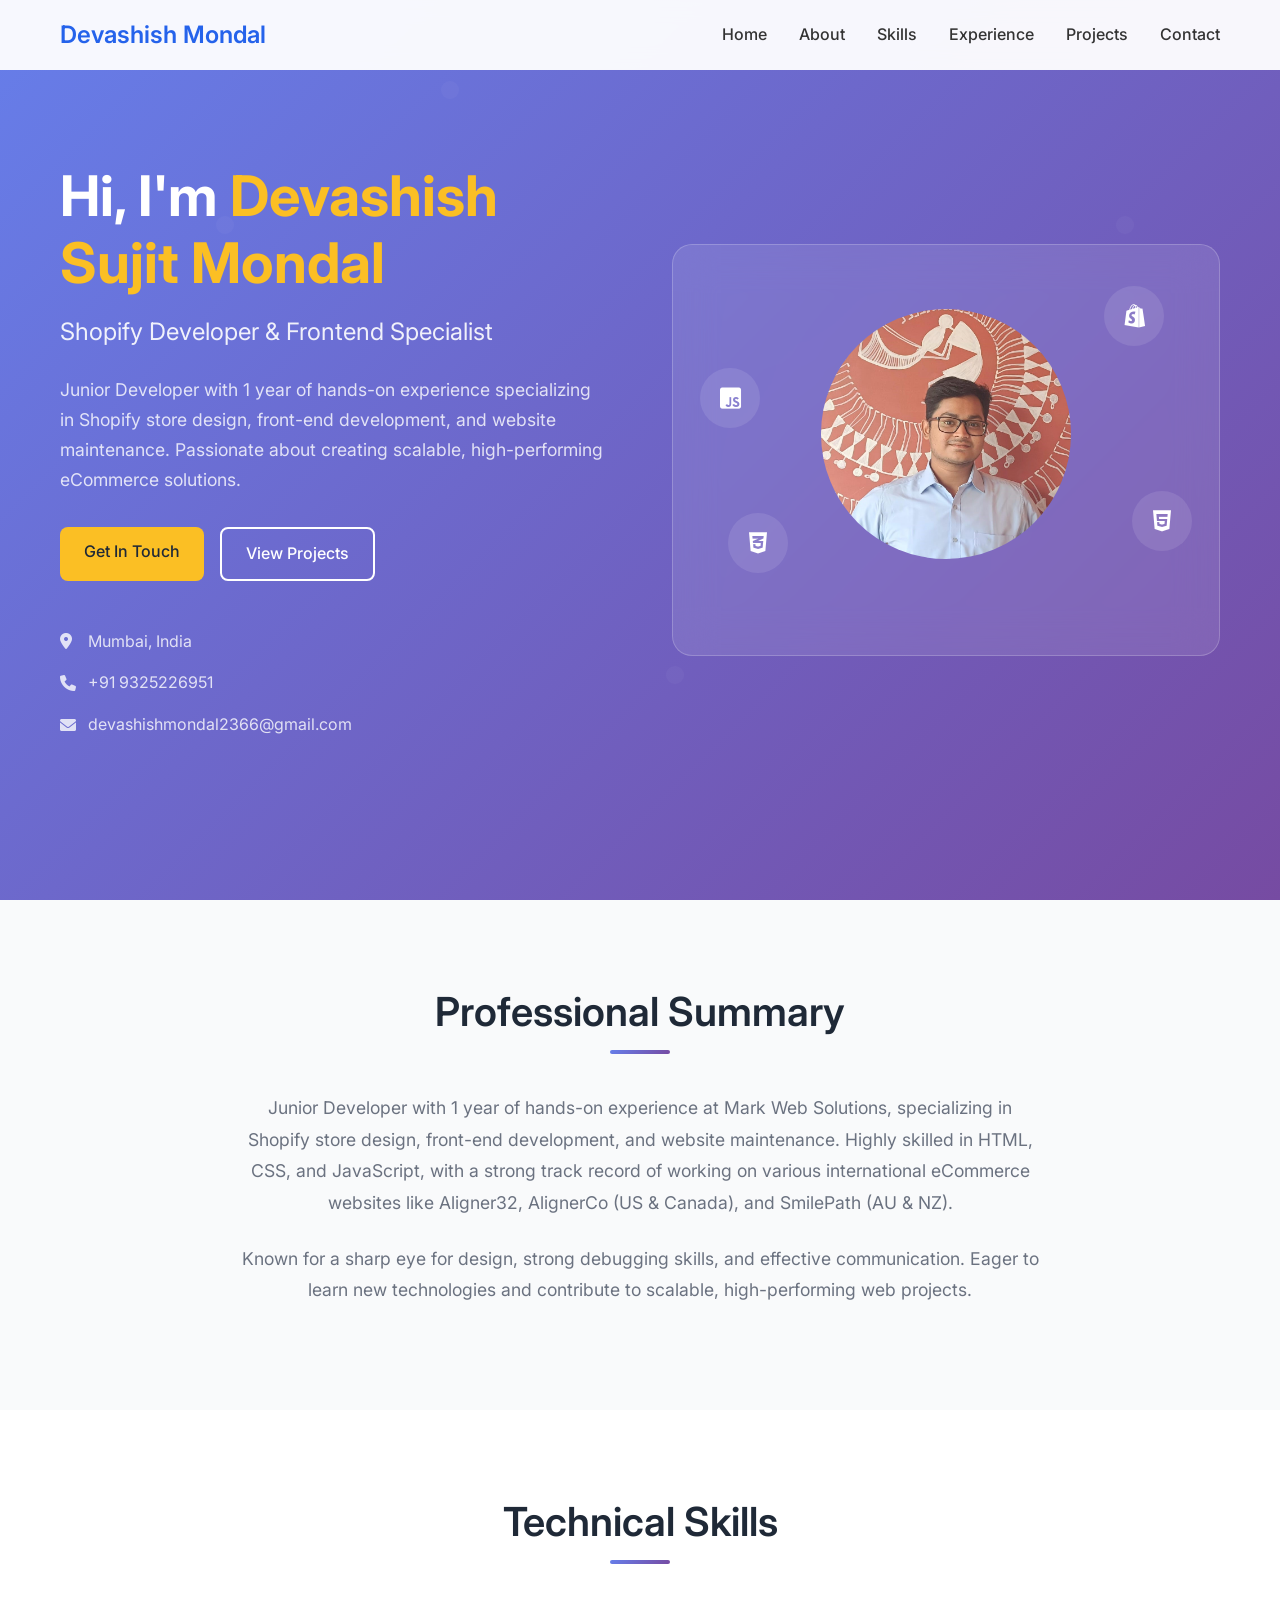
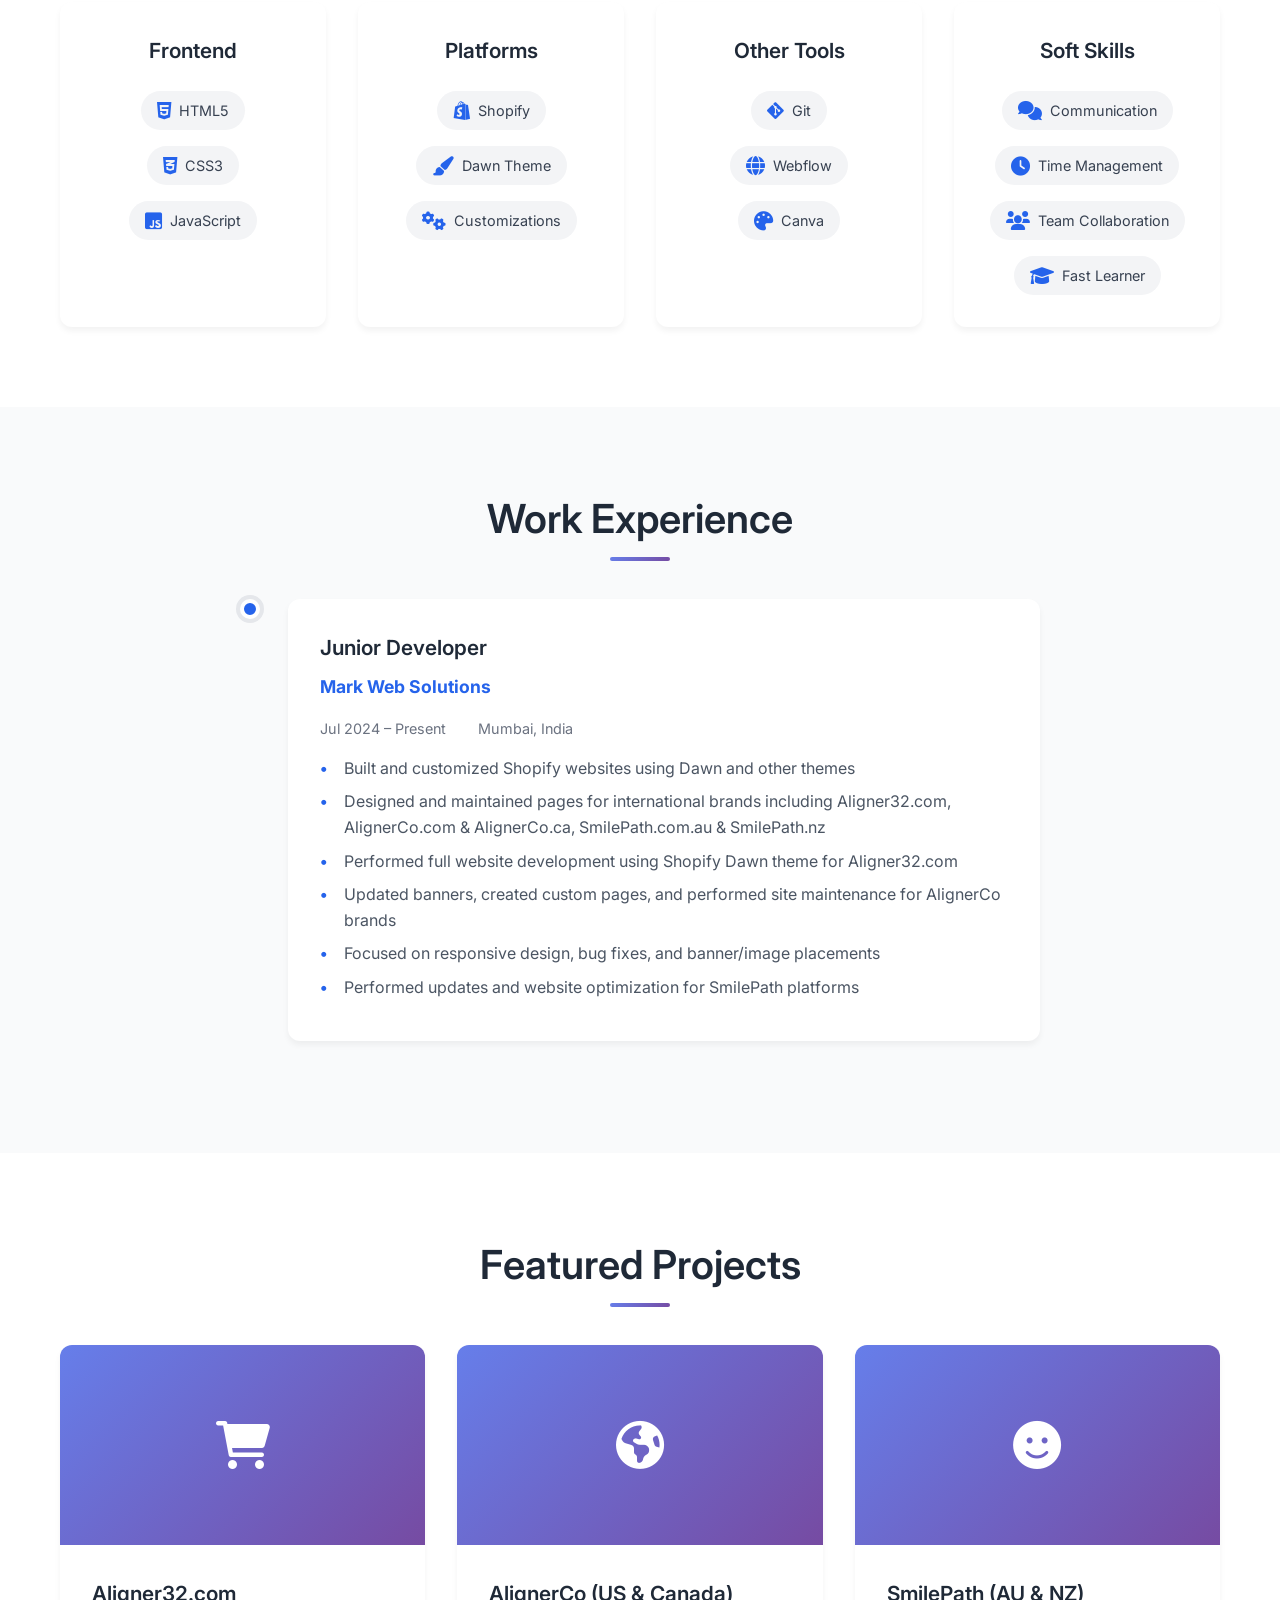
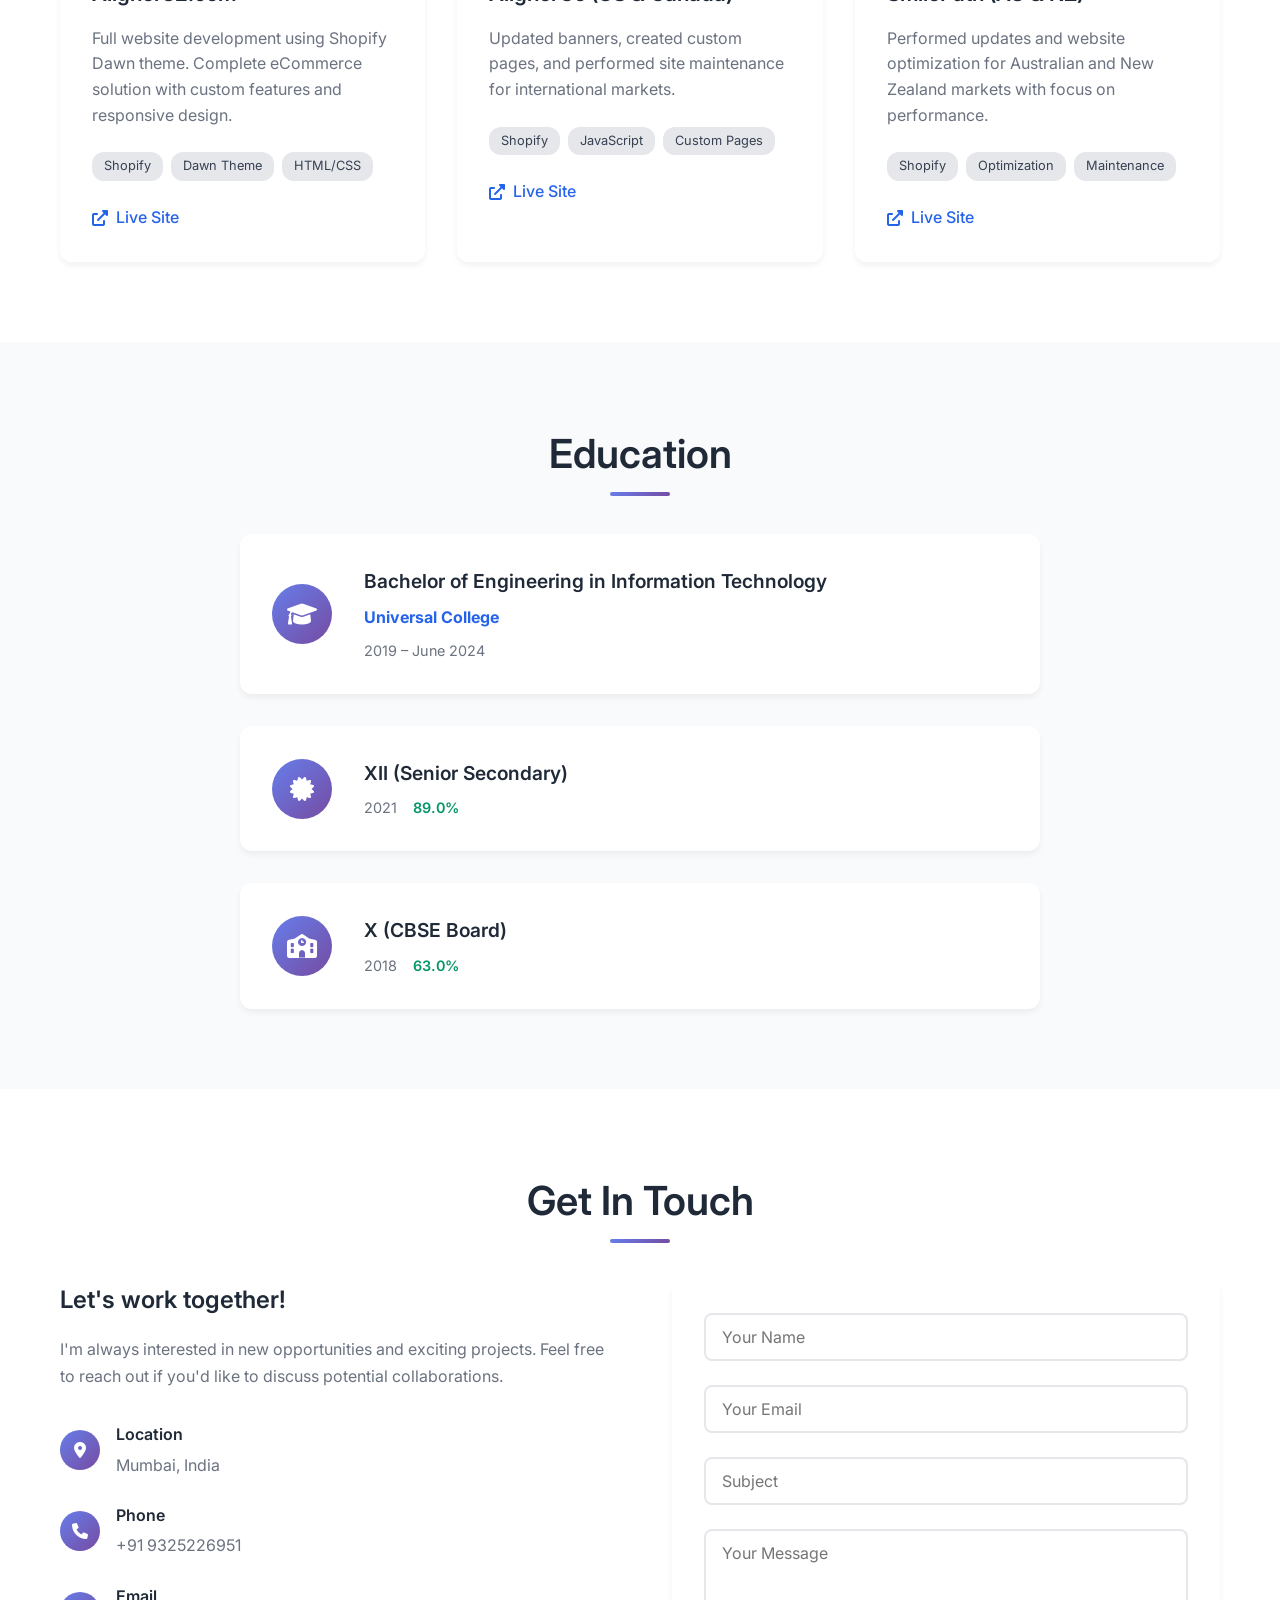
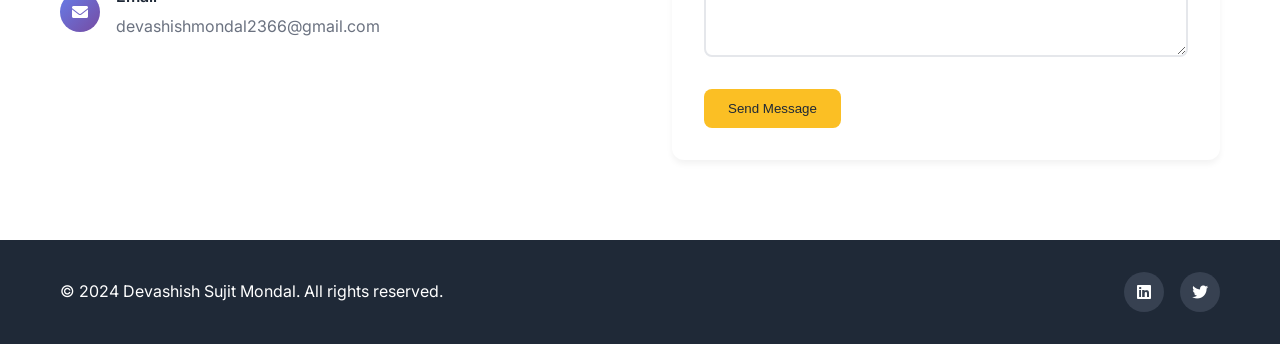
==== index.html @ 9d54ff92 "Add files via upload" ====
<!DOCTYPE html>
<html lang="en">
<head>
    <meta charset="UTF-8">
    <meta name="viewport" content="width=device-width, initial-scale=1.0">
    <title>Devashish Sujit Mondal - Shopify Developer</title>
    <link rel="stylesheet" href="style.css">
    <link href="https://fonts.googleapis.com/css2?family=Inter:wght@300;400;500;600;700&display=swap" rel="stylesheet">
    <link rel="stylesheet" href="https://cdnjs.cloudflare.com/ajax/libs/font-awesome/6.0.0/css/all.min.css">
</head>
<body>
    <!-- Navigation -->
    <nav class="navbar">
        <div class="nav-container">
            <div class="nav-logo">
                <h2>Devashish Mondal</h2>
            </div>
            <ul class="nav-menu">
                <li class="nav-item">
                    <a href="#home" class="nav-link">Home</a>
                </li>
                <li class="nav-item">
                    <a href="#about" class="nav-link">About</a>
                </li>
                <li class="nav-item">
                    <a href="#skills" class="nav-link">Skills</a>
                </li>
                <li class="nav-item">
                    <a href="#experience" class="nav-link">Experience</a>
                </li>
                <li class="nav-item">
                    <a href="#projects" class="nav-link">Projects</a>
                </li>
                <li class="nav-item">
                    <a href="#contact" class="nav-link">Contact</a>
                </li>
            </ul>
            <div class="hamburger">
                <span class="bar"></span>
                <span class="bar"></span>
                <span class="bar"></span>
            </div>
        </div>
    </nav>

    <!-- Hero Section -->
    <section id="home" class="hero">
        <div class="hero-container">
            <div class="hero-content">
                <h1 class="hero-title">
                    Hi, I'm <span class="highlight">Devashish Sujit Mondal</span>
                </h1>
                <h2 class="hero-subtitle">Shopify Developer & Frontend Specialist</h2>
                <p class="hero-description">
                    Junior Developer with 1 year of hands-on experience specializing in Shopify store design, 
                    front-end development, and website maintenance. Passionate about creating scalable, 
                    high-performing eCommerce solutions.
                </p>
                <div class="hero-buttons">
                    <a href="#contact" class="btn btn-primary">Get In Touch</a>
                    <a href="#projects" class="btn btn-secondary">View Projects</a>
                </div>
                <div class="hero-contact">
                    <div class="contact-item">
                        <i class="fas fa-map-marker-alt"></i>
                        <span>Mumbai, India</span>
                    </div>
                    <div class="contact-item">
                        <i class="fas fa-phone"></i>
                        <span>+91 9325226951</span>
                    </div>
                    <div class="contact-item">
                        <i class="fas fa-envelope"></i>
                        <span>devashishmondal2366@gmail.com</span>
                    </div>
                </div>
            </div>
            <div class="hero-image">
                <div class="profile-card">
                    <div class="profile-avatar">
                        <img src="Photo\Devashish.jpg">
                    </div>
                    <div class="floating-elements">
                        <div class="floating-element shopify">
                            <i class="fab fa-shopify"></i>
                        </div>
                        <div class="floating-element html">
                            <i class="fab fa-html5"></i>
                        </div>
                        <div class="floating-element css">
                            <i class="fab fa-css3-alt"></i>
                        </div>
                        <div class="floating-element js">
                            <i class="fab fa-js-square"></i>
                        </div>
                    </div>
                </div>
            </div>
        </div>
    </section>

    <!-- About Section -->
    <section id="about" class="about">
        <div class="container">
            <h2 class="section-title">Professional Summary</h2>
            <div class="about-content">
                <p>
                    Junior Developer with 1 year of hands-on experience at Mark Web Solutions, specializing in 
                    Shopify store design, front-end development, and website maintenance. Highly skilled in HTML, 
                    CSS, and JavaScript, with a strong track record of working on various international eCommerce 
                    websites like Aligner32, AlignerCo (US & Canada), and SmilePath (AU & NZ).
                </p>
                <p>
                    Known for a sharp eye for design, strong debugging skills, and effective communication. 
                    Eager to learn new technologies and contribute to scalable, high-performing web projects.
                </p>
            </div>
        </div>
    </section>

    <!-- Skills Section -->
    <section id="skills" class="skills">
        <div class="container">
            <h2 class="section-title">Technical Skills</h2>
            <div class="skills-grid">
                <div class="skill-category">
                    <h3>Frontend</h3>
                    <div class="skill-items">
                        <div class="skill-item">
                            <i class="fab fa-html5"></i>
                            <span>HTML5</span>
                        </div>
                        <div class="skill-item">
                            <i class="fab fa-css3-alt"></i>
                            <span>CSS3</span>
                        </div>
                        <div class="skill-item">
                            <i class="fab fa-js-square"></i>
                            <span>JavaScript</span>
                        </div>
                    </div>
                </div>
                <div class="skill-category">
                    <h3>Platforms</h3>
                    <div class="skill-items">
                        <div class="skill-item">
                            <i class="fab fa-shopify"></i>
                            <span>Shopify</span>
                        </div>
                        <div class="skill-item">
                            <i class="fas fa-paint-brush"></i>
                            <span>Dawn Theme</span>
                        </div>
                        <div class="skill-item">
                            <i class="fas fa-cogs"></i>
                            <span>Customizations</span>
                        </div>
                    </div>
                </div>
                <div class="skill-category">
                    <h3>Other Tools</h3>
                    <div class="skill-items">
                        <div class="skill-item">
                            <i class="fab fa-git-alt"></i>
                            <span>Git</span>
                        </div>
                        <div class="skill-item">
                            <i class="fas fa-globe"></i>
                            <span>Webflow</span>
                        </div>
                        <div class="skill-item">
                            <i class="fas fa-palette"></i>
                            <span>Canva</span>
                        </div>
                    </div>
                </div>
                <div class="skill-category">
                    <h3>Soft Skills</h3>
                    <div class="skill-items">
                        <div class="skill-item">
                            <i class="fas fa-comments"></i>
                            <span>Communication</span>
                        </div>
                        <div class="skill-item">
                            <i class="fas fa-clock"></i>
                            <span>Time Management</span>
                        </div>
                        <div class="skill-item">
                            <i class="fas fa-users"></i>
                            <span>Team Collaboration</span>
                        </div>
                        <div class="skill-item">
                            <i class="fas fa-graduation-cap"></i>
                            <span>Fast Learner</span>
                        </div>
                    </div>
                </div>
            </div>
        </div>
    </section>

    <!-- Experience Section -->
    <section id="experience" class="experience">
        <div class="container">
            <h2 class="section-title">Work Experience</h2>
            <div class="experience-timeline">
                <div class="timeline-item">
                    <div class="timeline-dot"></div>
                    <div class="timeline-content">
                        <h3>Junior Developer</h3>
                        <h4>Mark Web Solutions</h4>
                        <div class="timeline-meta">
                            <span class="date">Jul 2024 – Present</span>
                            <span class="location">Mumbai, India</span>
                        </div>
                        <ul class="timeline-description">
                            <li>Built and customized Shopify websites using Dawn and other themes</li>
                            <li>Designed and maintained pages for international brands including Aligner32.com, AlignerCo.com & AlignerCo.ca, SmilePath.com.au & SmilePath.nz</li>
                            <li>Performed full website development using Shopify Dawn theme for Aligner32.com</li>
                            <li>Updated banners, created custom pages, and performed site maintenance for AlignerCo brands</li>
                            <li>Focused on responsive design, bug fixes, and banner/image placements</li>
                            <li>Performed updates and website optimization for SmilePath platforms</li>
                        </ul>
                    </div>
                </div>
            </div>
        </div>
    </section>

    <!-- Projects Section -->
    <section id="projects" class="projects">
        <div class="container">
            <h2 class="section-title">Featured Projects</h2>
            <div class="projects-grid">
                <div class="project-card">
                    <div class="project-image">
                        <i class="fas fa-shopping-cart"></i>
                    </div>
                    <div class="project-content">
                        <h3>Aligner32.com</h3>
                        <p>Full website development using Shopify Dawn theme. Complete eCommerce solution with custom features and responsive design.</p>
                        <div class="project-tech">
                            <span class="tech-tag">Shopify</span>
                            <span class="tech-tag">Dawn Theme</span>
                            <span class="tech-tag">HTML/CSS</span>
                        </div>
                        <div class="project-links">
                            <a href="#" class="project-link">
                                <i class="fas fa-external-link-alt"></i>
                                Live Site
                            </a>
                        </div>
                    </div>
                </div>
                <div class="project-card">
                    <div class="project-image">
                        <i class="fas fa-globe-americas"></i>
                    </div>
                    <div class="project-content">
                        <h3>AlignerCo (US & Canada)</h3>
                        <p>Updated banners, created custom pages, and performed site maintenance for international markets.</p>
                        <div class="project-tech">
                            <span class="tech-tag">Shopify</span>
                            <span class="tech-tag">JavaScript</span>
                            <span class="tech-tag">Custom Pages</span>
                        </div>
                        <div class="project-links">
                            <a href="#" class="project-link">
                                <i class="fas fa-external-link-alt"></i>
                                Live Site
                            </a>
                        </div>
                    </div>
                </div>
                <div class="project-card">
                    <div class="project-image">
                        <i class="fas fa-smile"></i>
                    </div>
                    <div class="project-content">
                        <h3>SmilePath (AU & NZ)</h3>
                        <p>Performed updates and website optimization for Australian and New Zealand markets with focus on performance.</p>
                        <div class="project-tech">
                            <span class="tech-tag">Shopify</span>
                            <span class="tech-tag">Optimization</span>
                            <span class="tech-tag">Maintenance</span>
                        </div>
                        <div class="project-links">
                            <a href="#" class="project-link">
                                <i class="fas fa-external-link-alt"></i>
                                Live Site
                            </a>
                        </div>
                    </div>
                </div>
            </div>
        </div>
    </section>

    <!-- Education Section -->
    <section id="education" class="education">
        <div class="container">
            <h2 class="section-title">Education</h2>
            <div class="education-grid">
                <div class="education-item">
                    <div class="education-icon">
                        <i class="fas fa-graduation-cap"></i>
                    </div>
                    <div class="education-content">
                        <h3>Bachelor of Engineering in Information Technology</h3>
                        <h4>Universal College</h4>
                        <div class="education-meta">
                            <span class="date">2019 – June 2024</span>
                        </div>
                    </div>
                </div>
                <div class="education-item">
                    <div class="education-icon">
                        <i class="fas fa-certificate"></i>
                    </div>
                    <div class="education-content">
                        <h3>XII (Senior Secondary)</h3>
                        <div class="education-meta">
                            <span class="date">2021</span>
                            <span class="grade">89.0%</span>
                        </div>
                    </div>
                </div>
                <div class="education-item">
                    <div class="education-icon">
                        <i class="fas fa-school"></i>
                    </div>
                    <div class="education-content">
                        <h3>X (CBSE Board)</h3>
                        <div class="education-meta">
                            <span class="date">2018</span>
                            <span class="grade">63.0%</span>
                        </div>
                    </div>
                </div>
            </div>
        </div>
    </section>

    <!-- Contact Section -->
    <section id="contact" class="contact">
        <div class="container">
            <h2 class="section-title">Get In Touch</h2>
            <div class="contact-content">
                <div class="contact-info">
                    <h3>Let's work together!</h3>
                    <p>I'm always interested in new opportunities and exciting projects. Feel free to reach out if you'd like to discuss potential collaborations.</p>
                    <div class="contact-details">
                        <div class="contact-detail">
                            <i class="fas fa-map-marker-alt"></i>
                            <div>
                                <h4>Location</h4>
                                <p>Mumbai, India</p>
                            </div>
                        </div>
                        <div class="contact-detail">
                            <i class="fas fa-phone"></i>
                            <div>
                                <h4>Phone</h4>
                                <p>+91 9325226951</p>
                            </div>
                        </div>
                        <div class="contact-detail">
                            <i class="fas fa-envelope"></i>
                            <div>
                                <h4>Email</h4>
                                <p>devashishmondal2366@gmail.com</p>
                            </div>
                        </div>
                    </div>
                </div>
                <div class="contact-form">
                    <form id="contactForm">
                        <div class="form-group">
                            <input type="text" id="name" name="name" placeholder="Your Name" required>
                        </div>
                        <div class="form-group">
                            <input type="email" id="email" name="email" placeholder="Your Email" required>
                        </div>
                        <div class="form-group">
                            <input type="text" id="subject" name="subject" placeholder="Subject" required>
                        </div>
                        <div class="form-group">
                            <textarea id="message" name="message" placeholder="Your Message" rows="5" required></textarea>
                        </div>
                        <button type="submit" class="btn btn-primary">Send Message</button>
                    </form>
                </div>
            </div>
        </div>
    </section>

    <!-- Footer -->
    <footer class="footer">
        <div class="container">
            <div class="footer-content">
                <p>&copy; 2024 Devashish Sujit Mondal. All rights reserved.</p>
                <div class="social-links">
                    <a href="https://www.linkedin.com/in/devashish-mondal-406a86211?lipi=urn%3Ali%3Apage%3Ad_flagship3_profile_view_base_contact_details%3BCXEmxdcMSOOc8w0BOWrHew%3D%3D" class="social-link">
                        <i class="fab fa-linkedin"></i>
                    </a>
                    <!-- <a href="#" class="social-link">
                        <i class="fab fa-github"></i>
                    </a> -->
                    <a href="https://x.com/DEVASHISHM18" class="social-link">
                        <i class="fab fa-twitter"></i>
                    </a>
                </div>
            </div>
        </div>
    </footer>

    <script src="script.js"></script>
</body>
</html>
---- style.css ----
/* Reset and Base Styles */
* {
    margin: 0;
    padding: 0;
    box-sizing: border-box;
}

body {
    font-family: 'Inter', sans-serif;
    line-height: 1.6;
    color: #333;
    overflow-x: hidden;
}

.container {
    max-width: 1200px;
    margin: 0 auto;
    padding: 0 20px;
}

/* Navigation */
.navbar {
    position: fixed;
    top: 0;
    width: 100%;
    background: rgba(255, 255, 255, 0.95);
    backdrop-filter: blur(10px);
    z-index: 1000;
    padding: 1rem 0;
    transition: all 0.3s ease;
}

.nav-container {
    max-width: 1200px;
    margin: 0 auto;
    padding: 0 20px;
    display: flex;
    justify-content: space-between;
    align-items: center;
}

.nav-logo h2 {
    color: #2563eb;
    font-weight: 600;
}

.nav-menu {
    display: flex;
    list-style: none;
    gap: 2rem;
}

.nav-link {
    text-decoration: none;
    color: #333;
    font-weight: 500;
    transition: color 0.3s ease;
    position: relative;
}

.nav-link:hover {
    color: #2563eb;
}

.nav-link::after {
    content: '';
    position: absolute;
    width: 0;
    height: 2px;
    bottom: -5px;
    left: 0;
    background-color: #2563eb;
    transition: width 0.3s ease;
}

.nav-link:hover::after {
    width: 100%;
}

.hamburger {
    display: none;
    flex-direction: column;
    cursor: pointer;
}

.bar {
    width: 25px;
    height: 3px;
    background-color: #333;
    margin: 3px 0;
    transition: 0.3s;
}

/* Hero Section */
.hero {
    min-height: 100vh;
    display: flex;
    align-items: center;
    background: linear-gradient(135deg, #667eea 0%, #764ba2 100%);
    color: white;
    position: relative;
    overflow: hidden;
}

.hero::before {
    content: '';
    position: absolute;
    top: 0;
    left: 0;
    right: 0;
    bottom: 0;
    background: url('data:image/svg+xml,<svg xmlns="http://www.w3.org/2000/svg" viewBox="0 0 100 100"><defs><pattern id="grain" width="100" height="100" patternUnits="userSpaceOnUse"><circle cx="25" cy="25" r="1" fill="white" opacity="0.1"/><circle cx="75" cy="75" r="1" fill="white" opacity="0.1"/><circle cx="50" cy="10" r="1" fill="white" opacity="0.1"/><circle cx="10" cy="60" r="1" fill="white" opacity="0.1"/><circle cx="90" cy="40" r="1" fill="white" opacity="0.1"/></pattern></defs><rect width="100" height="100" fill="url(%23grain)"/></svg>');
    opacity: 0.3;
}

.hero-container {
    max-width: 1200px;
    margin: 0 auto;
    padding: 0 20px;
    display: grid;
    grid-template-columns: 1fr 1fr;
    gap: 4rem;
    align-items: center;
    position: relative;
    z-index: 1;
}

.hero-title {
    font-size: 3.5rem;
    font-weight: 700;
    margin-bottom: 1rem;
    line-height: 1.2;
}

.highlight {
    color: #fbbf24;
}

.hero-subtitle {
    font-size: 1.5rem;
    font-weight: 400;
    margin-bottom: 1.5rem;
    opacity: 0.9;
}

.hero-description {
    font-size: 1.1rem;
    margin-bottom: 2rem;
    opacity: 0.8;
    line-height: 1.7;
}

.hero-buttons {
    display: flex;
    gap: 1rem;
    margin-bottom: 3rem;
}

.btn {
    padding: 12px 24px;
    border-radius: 8px;
    text-decoration: none;
    font-weight: 500;
    transition: all 0.3s ease;
    display: inline-block;
    border: none;
    cursor: pointer;
}

.btn-primary {
    background: #fbbf24;
    color: #1f2937;
}

.btn-primary:hover {
    background: #f59e0b;
    transform: translateY(-2px);
}

.btn-secondary {
    background: transparent;
    color: white;
    border: 2px solid white;
}

.btn-secondary:hover {
    background: white;
    color: #667eea;
}

.hero-contact {
    display: flex;
    flex-direction: column;
    gap: 1rem;
}

.contact-item {
    display: flex;
    align-items: center;
    gap: 0.5rem;
    opacity: 0.8;
}

.contact-item i {
    width: 20px;
}

/* Profile Card */
.profile-card {
    position: relative;
    background: rgba(255, 255, 255, 0.1);
    backdrop-filter: blur(20px);
    border-radius: 20px;
    padding: 4rem;
    text-align: center;
    border: 1px solid rgba(255, 255, 255, 0.2);
}

.profile-avatar {
    /* width: 150px;
    height: 150px; */
    /* background: linear-gradient(135deg, #fbbf24, #f59e0b); */
    border-radius: 50%;
    display: flex;
    align-items: center;
    justify-content: center;
    margin: 0 auto 2rem;
    font-size: 4rem;
    color: white;
}

.profile-avatar img {
  width: 250px;
  height: 250px;
  border-radius: 50%;
}

.floating-elements {
    position: absolute;
    top: 0;
    left: 0;
    right: 0;
    bottom: 0;
}

.floating-element {
    position: absolute;
    width: 60px;
    height: 60px;
    background: rgba(255, 255, 255, 0.1);
    border-radius: 50%;
    display: flex;
    align-items: center;
    justify-content: center;
    font-size: 1.5rem;
    color: white;
    animation: float 6s ease-in-out infinite;
}

.floating-element.shopify {
    top: 10%;
    right: 10%;
    animation-delay: 0s;
}

.floating-element.html {
    top: 60%;
    right: 5%;
    animation-delay: 1s;
}

.floating-element.css {
    bottom: 20%;
    left: 10%;
    animation-delay: 2s;
}

.floating-element.js {
    top: 30%;
    left: 5%;
    animation-delay: 3s;
}

@keyframes float {
    0%, 100% { transform: translateY(0px); }
    50% { transform: translateY(-20px); }
}

/* Section Styles */
section {
    padding: 5rem 0;
}

.section-title {
    text-align: center;
    font-size: 2.5rem;
    font-weight: 600;
    margin-bottom: 3rem;
    color: #1f2937;
    position: relative;
}

.section-title::after {
    content: '';
    position: absolute;
    bottom: -10px;
    left: 50%;
    transform: translateX(-50%);
    width: 60px;
    height: 4px;
    background: linear-gradient(135deg, #667eea, #764ba2);
    border-radius: 2px;
}

/* About Section */
.about {
    background: #f9fafb;
}

.about-content {
    max-width: 800px;
    margin: 0 auto;
    text-align: center;
}

.about-content p {
    font-size: 1.1rem;
    margin-bottom: 1.5rem;
    color: #6b7280;
    line-height: 1.8;
}

/* Skills Section */
.skills-grid {
    display: grid;
    grid-template-columns: repeat(auto-fit, minmax(250px, 1fr));
    gap: 2rem;
}

.skill-category {
    background: white;
    padding: 2rem;
    border-radius: 12px;
    box-shadow: 0 4px 6px rgba(0, 0, 0, 0.05);
    transition: transform 0.3s ease;
}

.skill-category:hover {
    transform: translateY(-5px);
}

.skill-category h3 {
    font-size: 1.3rem;
    font-weight: 600;
    margin-bottom: 1.5rem;
    color: #1f2937;
    text-align: center;
}

.skill-items {
    display: flex;
    flex-wrap: wrap;
    gap: 1rem;
    justify-content: center;
}

.skill-item {
    display: flex;
    align-items: center;
    gap: 0.5rem;
    background: #f3f4f6;
    padding: 0.5rem 1rem;
    border-radius: 20px;
    font-size: 0.9rem;
    color: #374151;
}

.skill-item i {
    font-size: 1.2rem;
    color: #2563eb;
}

/* Experience Section */
.experience {
    background: #f9fafb;
}

.experience-timeline {
    max-width: 800px;
    margin: 0 auto;
    position: relative;
}

.timeline-item {
    position: relative;
    padding-left: 3rem;
    margin-bottom: 2rem;
}

.timeline-dot {
    position: absolute;
    left: 0;
    top: 0;
    width: 20px;
    height: 20px;
    background: #2563eb;
    border-radius: 50%;
    border: 4px solid white;
    box-shadow: 0 0 0 4px #e5e7eb;
}

.timeline-content {
    background: white;
    padding: 2rem;
    border-radius: 12px;
    box-shadow: 0 4px 6px rgba(0, 0, 0, 0.05);
}

.timeline-content h3 {
    font-size: 1.3rem;
    font-weight: 600;
    color: #1f2937;
    margin-bottom: 0.5rem;
}

.timeline-content h4 {
    font-size: 1.1rem;
    color: #2563eb;
    margin-bottom: 1rem;
}

.timeline-meta {
    display: flex;
    gap: 2rem;
    margin-bottom: 1rem;
    font-size: 0.9rem;
    color: #6b7280;
}

.timeline-description {
    list-style: none;
}

.timeline-description li {
    position: relative;
    padding-left: 1.5rem;
    margin-bottom: 0.5rem;
    color: #4b5563;
}

.timeline-description li::before {
    content: '•';
    position: absolute;
    left: 0;
    color: #2563eb;
    font-weight: bold;
}

/* Projects Section */
.projects-grid {
    display: grid;
    grid-template-columns: repeat(auto-fit, minmax(300px, 1fr));
    gap: 2rem;
}

.project-card {
    background: white;
    border-radius: 12px;
    overflow: hidden;
    box-shadow: 0 4px 6px rgba(0, 0, 0, 0.05);
    transition: transform 0.3s ease;
}

.project-card:hover {
    transform: translateY(-5px);
}

.project-image {
    height: 200px;
    background: linear-gradient(135deg, #667eea, #764ba2);
    display: flex;
    align-items: center;
    justify-content: center;
    font-size: 3rem;
    color: white;
}

.project-content {
    padding: 2rem;
}

.project-content h3 {
    font-size: 1.3rem;
    font-weight: 600;
    margin-bottom: 1rem;
    color: #1f2937;
}

.project-content p {
    color: #6b7280;
    margin-bottom: 1.5rem;
    line-height: 1.6;
}

.project-tech {
    display: flex;
    flex-wrap: wrap;
    gap: 0.5rem;
    margin-bottom: 1.5rem;
}

.tech-tag {
    background: #e5e7eb;
    color: #374151;
    padding: 0.25rem 0.75rem;
    border-radius: 12px;
    font-size: 0.8rem;
}

.project-links {
    display: flex;
    gap: 1rem;
}

.project-link {
    display: flex;
    align-items: center;
    gap: 0.5rem;
    color: #2563eb;
    text-decoration: none;
    font-weight: 500;
    transition: color 0.3s ease;
}

.project-link:hover {
    color: #1d4ed8;
}

/* Education Section */
.education {
    background: #f9fafb;
}

.education-grid {
    display: grid;
    gap: 2rem;
    max-width: 800px;
    margin: 0 auto;
}

.education-item {
    display: flex;
    align-items: center;
    gap: 2rem;
    background: white;
    padding: 2rem;
    border-radius: 12px;
    box-shadow: 0 4px 6px rgba(0, 0, 0, 0.05);
}

.education-icon {
    width: 60px;
    height: 60px;
    background: linear-gradient(135deg, #667eea, #764ba2);
    border-radius: 50%;
    display: flex;
    align-items: center;
    justify-content: center;
    font-size: 1.5rem;
    color: white;
    flex-shrink: 0;
}

.education-content h3 {
    font-size: 1.2rem;
    font-weight: 600;
    color: #1f2937;
    margin-bottom: 0.5rem;
}

.education-content h4 {
    color: #2563eb;
    margin-bottom: 0.5rem;
}

.education-meta {
    display: flex;
    gap: 1rem;
    font-size: 0.9rem;
    color: #6b7280;
}

.grade {
    font-weight: 600;
    color: #059669;
}

/* Contact Section */
.contact-content {
    display: grid;
    grid-template-columns: 1fr 1fr;
    gap: 4rem;
    align-items: start;
}

.contact-info h3 {
    font-size: 1.5rem;
    font-weight: 600;
    margin-bottom: 1rem;
    color: #1f2937;
}

.contact-info p {
    color: #6b7280;
    margin-bottom: 2rem;
    line-height: 1.7;
}

.contact-details {
    display: flex;
    flex-direction: column;
    gap: 1.5rem;
}

.contact-detail {
    display: flex;
    align-items: center;
    gap: 1rem;
}

.contact-detail i {
    width: 40px;
    height: 40px;
    background: linear-gradient(135deg, #667eea, #764ba2);
    border-radius: 50%;
    display: flex;
    align-items: center;
    justify-content: center;
    color: white;
    flex-shrink: 0;
}

.contact-detail h4 {
    font-weight: 600;
    color: #1f2937;
    margin-bottom: 0.25rem;
}

.contact-detail p {
    color: #6b7280;
    margin: 0;
}

.contact-form {
    background: white;
    padding: 2rem;
    border-radius: 12px;
    box-shadow: 0 4px 6px rgba(0, 0, 0, 0.05);
}

.form-group {
    margin-bottom: 1.5rem;
}

.form-group input,
.form-group textarea {
    width: 100%;
    padding: 12px 16px;
    border: 2px solid #e5e7eb;
    border-radius: 8px;
    font-size: 1rem;
    transition: border-color 0.3s ease;
    font-family: inherit;
}

.form-group input:focus,
.form-group textarea:focus {
    outline: none;
    border-color: #2563eb;
}

.form-group textarea {
    resize: vertical;
    min-height: 120px;
}

/* Footer */
.footer {
    background: #1f2937;
    color: white;
    padding: 2rem 0;
}

.footer-content {
    display: flex;
    justify-content: space-between;
    align-items: center;
}

.social-links {
    display: flex;
    gap: 1rem;
}

.social-link {
    width: 40px;
    height: 40px;
    background: #374151;
    border-radius: 50%;
    display: flex;
    align-items: center;
    justify-content: center;
    color: white;
    text-decoration: none;
    transition: background-color 0.3s ease;
}

.social-link:hover {
    background: #2563eb;
}

/* Responsive Design */
@media (max-width: 768px) {
    .hamburger {
        display: flex;
    }
    
    .nav-menu {
        position: fixed;
        left: -100%;
        top: 70px;
        flex-direction: column;
        background-color: white;
        width: 100%;
        text-align: center;
        transition: 0.3s;
        box-shadow: 0 10px 27px rgba(0, 0, 0, 0.05);
        padding: 2rem 0;
    }
    
    .nav-menu.active {
        left: 0;
    }
    
    .hero-container {
        grid-template-columns: 1fr;
        text-align: center;
        gap: 2rem;
    }
    
    .hero-title {
        font-size: 2.5rem;
    }
    
    .hero-buttons {
        justify-content: center;
    }
    
    .contact-content {
        grid-template-columns: 1fr;
        gap: 2rem;
    }
    
    .footer-content {
        flex-direction: column;
        gap: 1rem;
        text-align: center;
    }
    
    .education-item {
        flex-direction: column;
        text-align: center;
    }
    
    .timeline-meta {
        flex-direction: column;
        gap: 0.5rem;
    }
}

@media (max-width: 480px) {
    .hero-title {
        font-size: 2rem;
    }
    
    .section-title {
        font-size: 2rem;
    }
    
    .hero-buttons {
        flex-direction: column;
        align-items: center;
    }
    
    .skills-grid {
        grid-template-columns: 1fr;
    }
    
    .projects-grid {
        grid-template-columns: 1fr;
    }
}

/* Smooth scrolling */
html {
    scroll-behavior: smooth;
}

/* Loading animation */
@keyframes fadeInUp {
    from {
        opacity: 0;
        transform: translateY(30px);
    }
    to {
        opacity: 1;
        transform: translateY(0);
    }
}

.fade-in-up {
    animation: fadeInUp 0.6s ease-out;
}
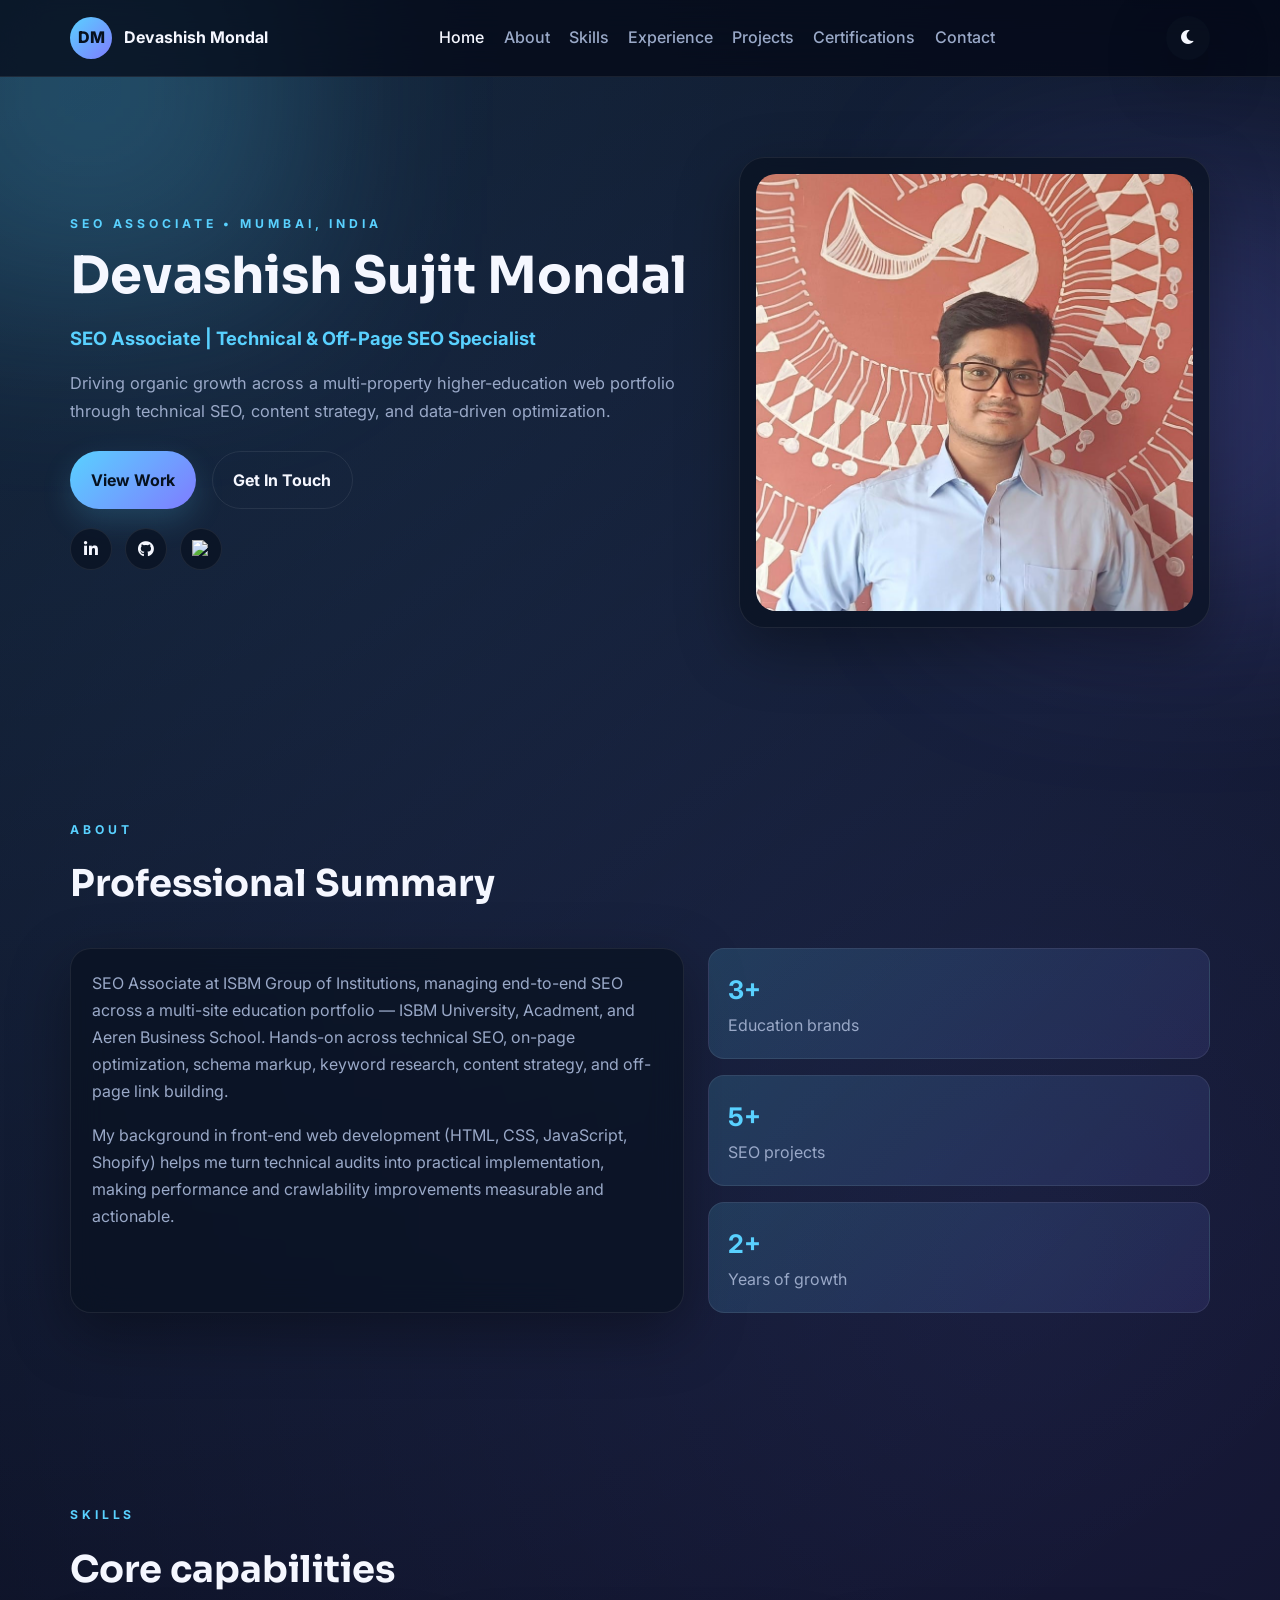
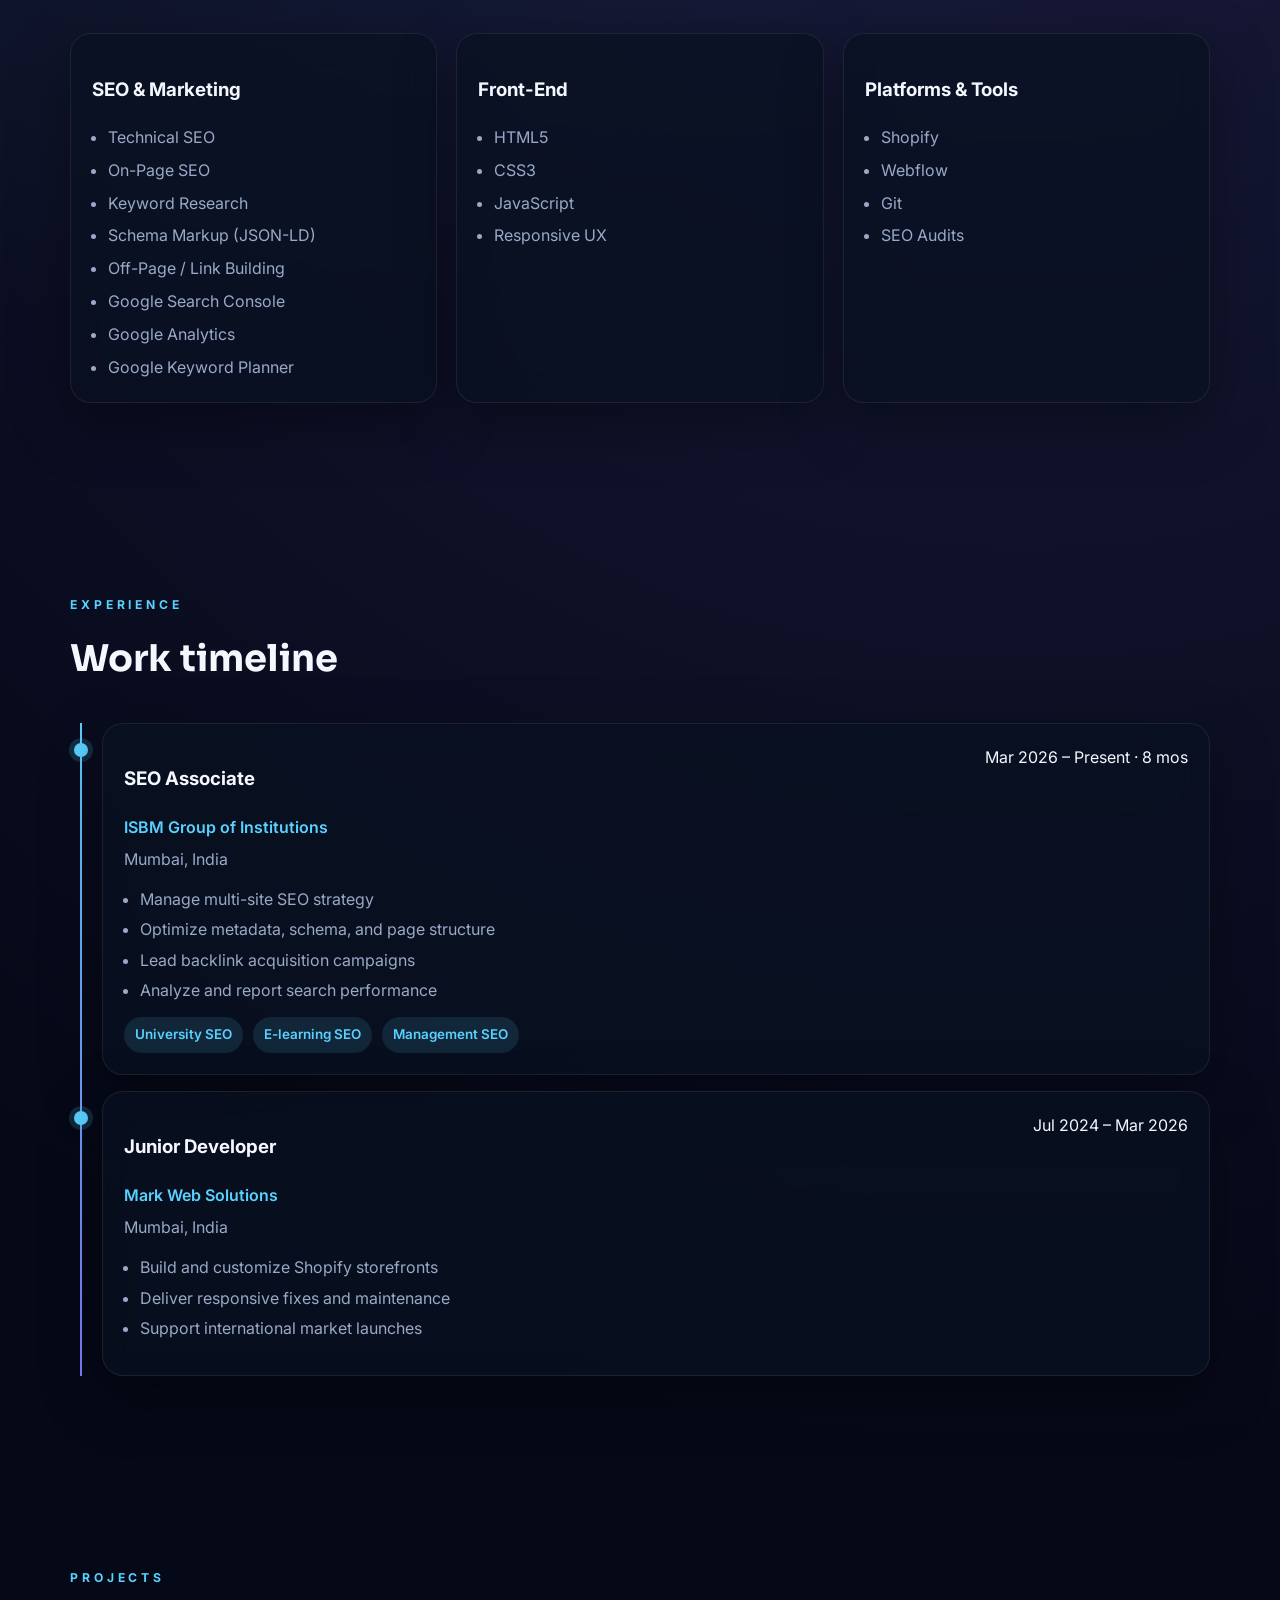
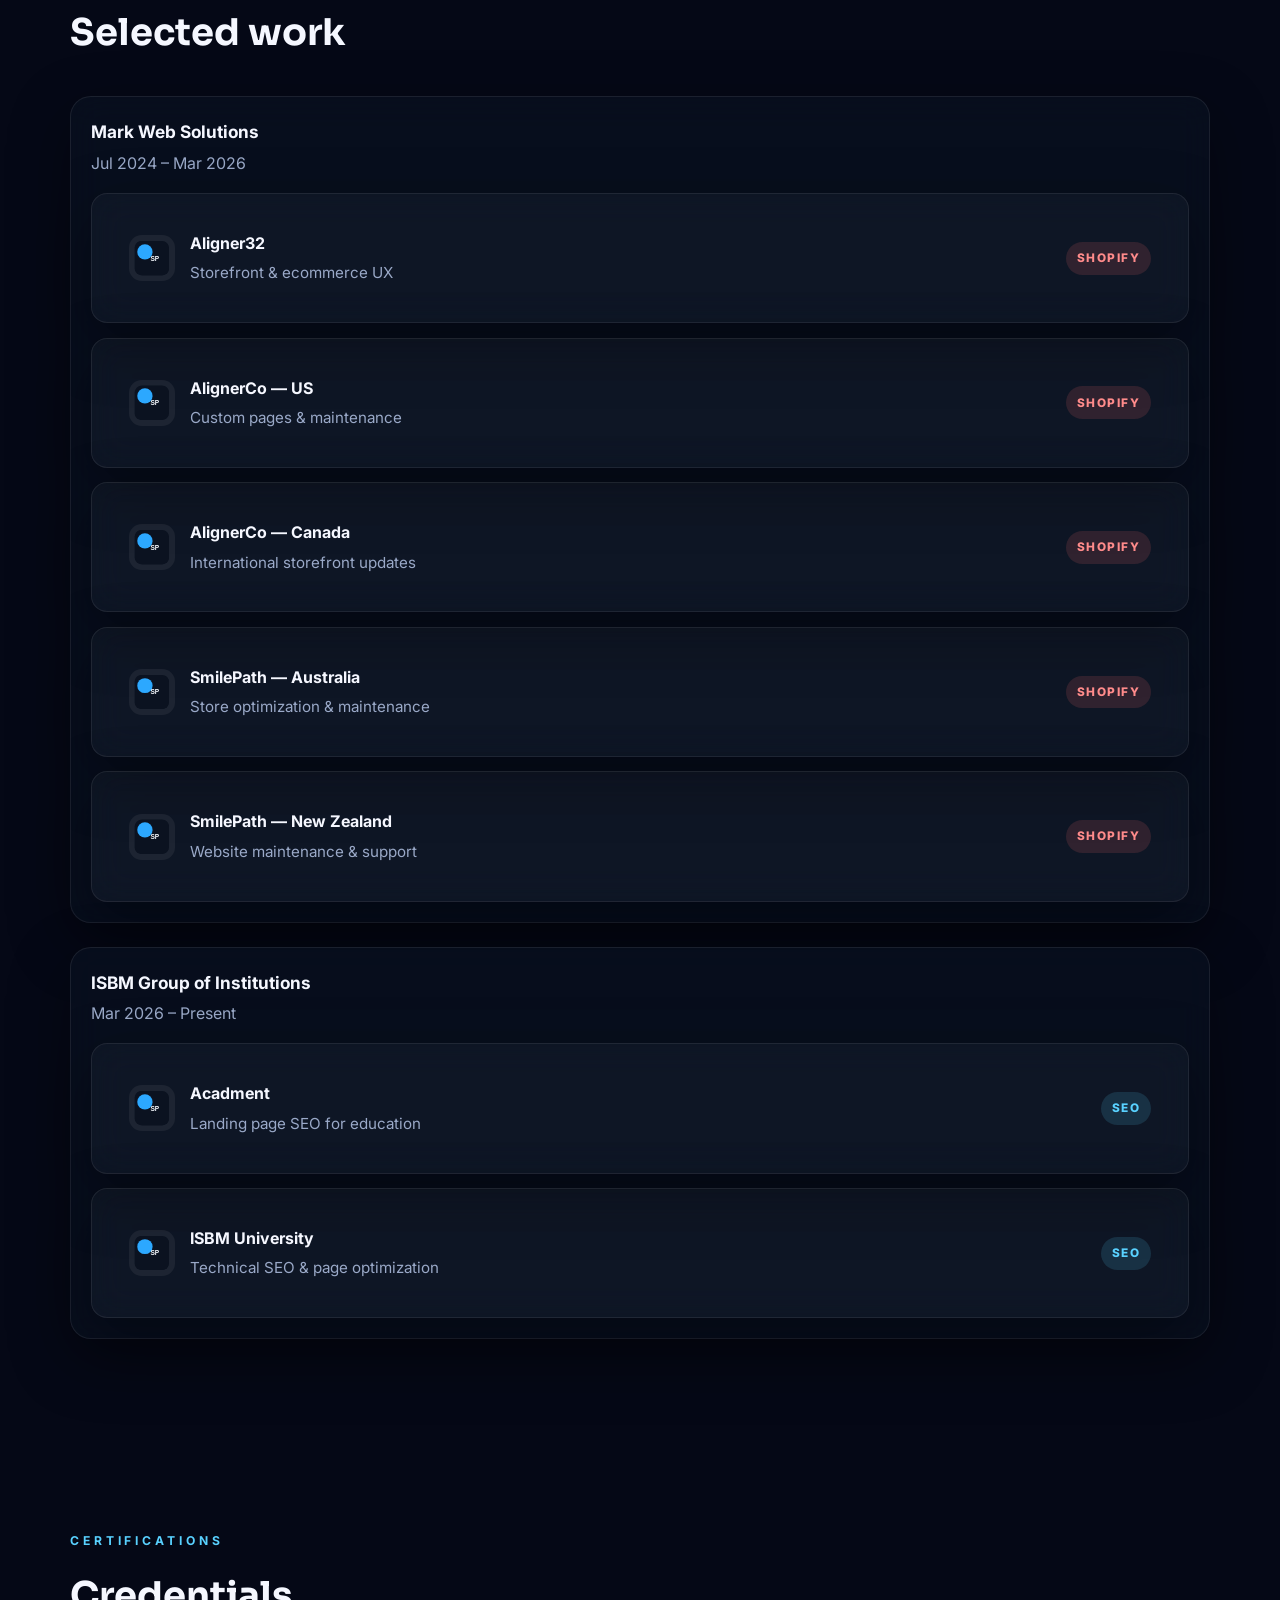
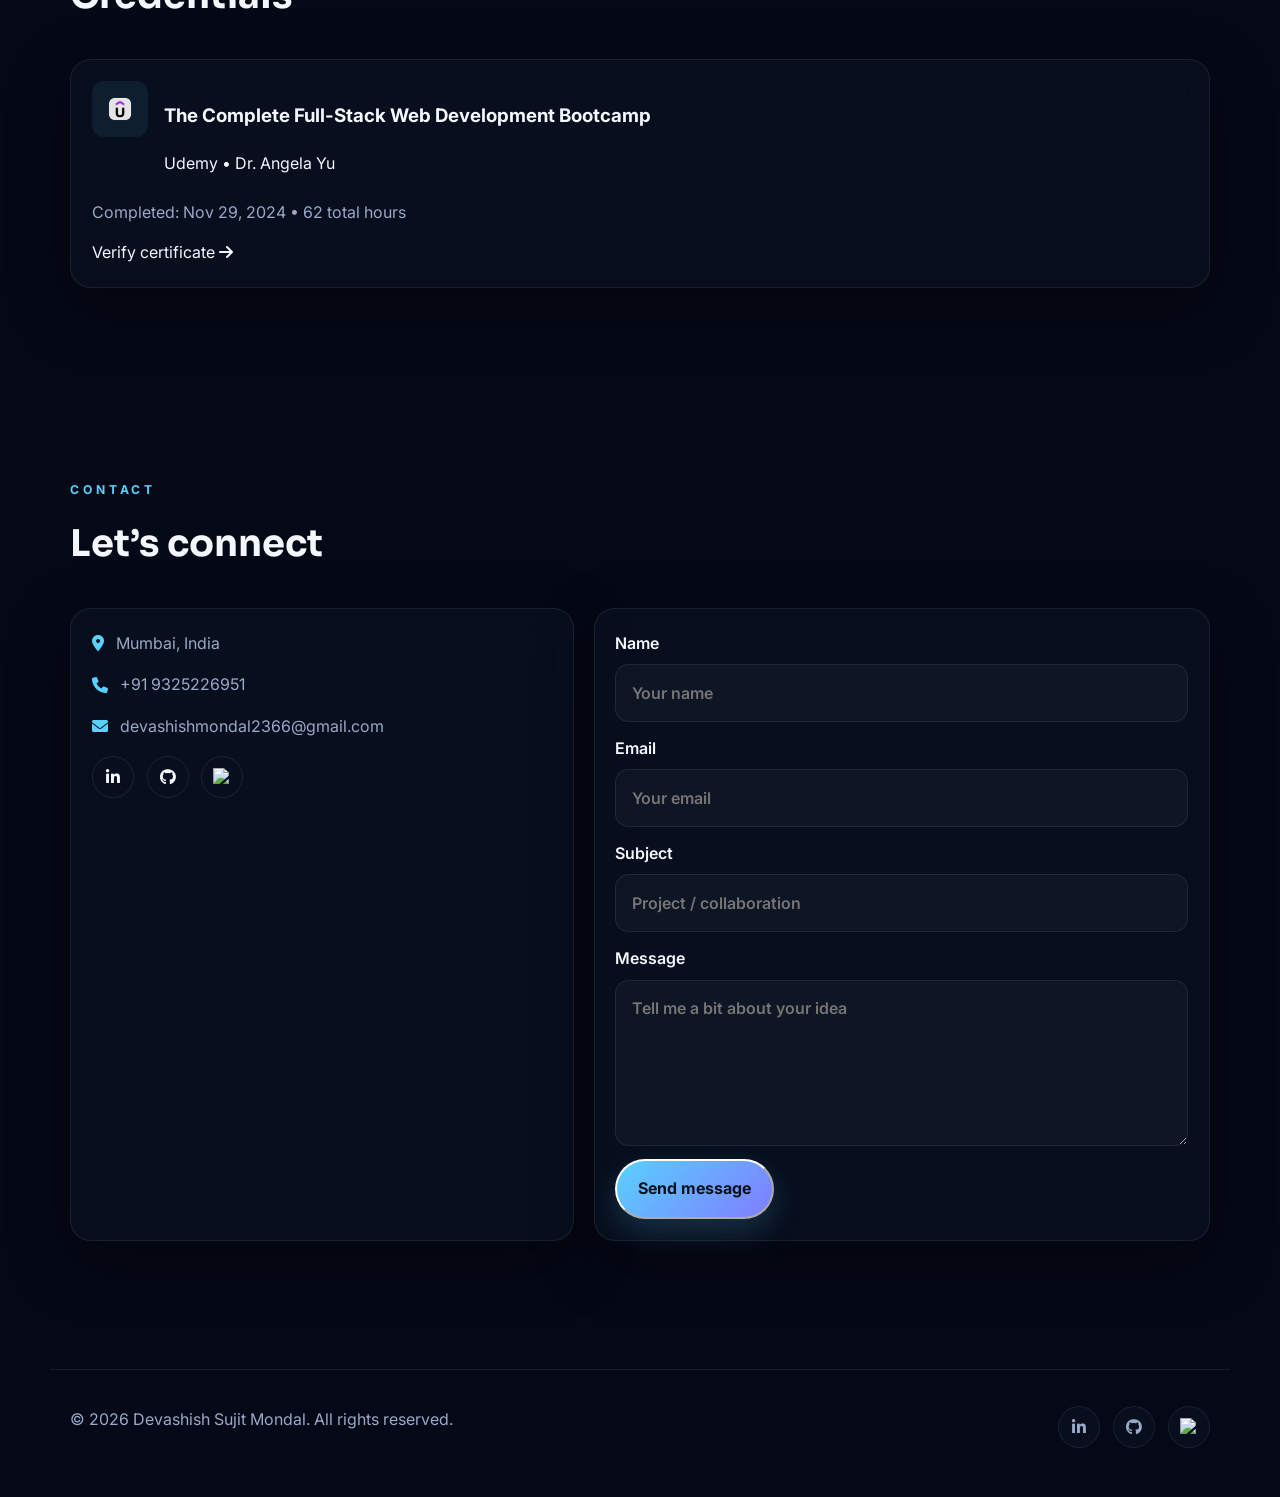
==== commit 1d5feda9: "Add files via upload" ====
--- a/index.html
+++ b/index.html
@@ -1,419 +1,404 @@
 <!DOCTYPE html>
 <html lang="en">
-<head>
-    <meta charset="UTF-8">
-    <meta name="viewport" content="width=device-width, initial-scale=1.0">
-    <title>Devashish Sujit Mondal - Shopify Developer</title>
-    <link rel="stylesheet" href="style.css">
-    <link href="https://fonts.googleapis.com/css2?family=Inter:wght@300;400;500;600;700&display=swap" rel="stylesheet">
-    <link rel="stylesheet" href="https://cdnjs.cloudflare.com/ajax/libs/font-awesome/6.0.0/css/all.min.css">
-</head>
-<body>
-    <!-- Navigation -->
+  <head>
+    <meta charset="UTF-8" />
+    <meta name="viewport" content="width=device-width, initial-scale=1.0" />
+    <title>Devashish Mondal | SEO Associate & Front-End Developer, Mumbai</title>
+    <meta name="description" content="SEO Associate specializing in technical SEO, keyword research, and multi-site optimization for higher-education platforms, based in Mumbai." />
+    <meta name="theme-color" content="#07111f" />
+    <link rel="canonical" href="https://devashish-18.github.io/Devashish-Mondal-Portfolio/" />
+    <meta property="og:title" content="Devashish Mondal | SEO Associate & Front-End Developer, Mumbai" />
+    <meta property="og:description" content="SEO Associate specializing in technical SEO, keyword research, and multi-site optimization for higher-education platforms, based in Mumbai." />
+    <meta property="og:type" content="website" />
+    <meta property="og:url" content="https://devashish-18.github.io/Devashish-Mondal-Portfolio/" />
+    <meta property="og:image" content="https://devashish-18.github.io/Devashish-Mondal-Portfolio/assets/img/Devashish.jpg" />
+    <meta name="twitter:card" content="summary_large_image" />
+    <meta name="twitter:title" content="Devashish Mondal | SEO Associate & Front-End Developer, Mumbai" />
+    <meta name="twitter:description" content="SEO Associate specializing in technical SEO, keyword research, and multi-site optimization for higher-education platforms, based in Mumbai." />
+    <meta name="twitter:image" content="https://devashish-18.github.io/Devashish-Mondal-Portfolio/assets/img/Devashish.jpg" />
+    <link rel="preconnect" href="https://fonts.googleapis.com" />
+    <link rel="preconnect" href="https://fonts.gstatic.com" crossorigin />
+    <link href="https://fonts.googleapis.com/css2?family=Inter:wght@400;500;600;700;800&family=Sora:wght@600;700;800&display=swap" rel="stylesheet" />
+    <link rel="stylesheet" href="https://cdnjs.cloudflare.com/ajax/libs/font-awesome/6.0.0/css/all.min.css" />
+    <link rel="stylesheet" href="styles.css" />
+    <script type="application/ld+json">
+    {
+      "@context": "https://schema.org",
+      "@type": "Person",
+      "name": "Devashish Sujit Mondal",
+      "jobTitle": "SEO Associate",
+      "worksFor": {
+        "@type": "Organization",
+        "name": "ISBM Group of Institutions"
+      },
+      "url": "https://devashish-18.github.io/Devashish-Mondal-Portfolio/",
+      "sameAs": [
+        "https://www.linkedin.com/in/devashish-mondal-406a86211",
+        "https://github.com/Devashish-18",
+        "https://x.com/DEVASHISHM18"
+      ],
+      "image": "https://devashish-18.github.io/Devashish-Mondal-Portfolio/assets/img/Devashish.jpg"
+    }
+    </script>
+  </head>
+  <body>
+    <div class="page-glow glow-one"></div>
+    <div class="page-glow glow-two"></div>
+
     <nav class="navbar">
-        <div class="nav-container">
-            <div class="nav-logo">
-                <h2>Devashish Mondal</h2>
-            </div>
-            <ul class="nav-menu">
-                <li class="nav-item">
-                    <a href="#home" class="nav-link">Home</a>
-                </li>
-                <li class="nav-item">
-                    <a href="#about" class="nav-link">About</a>
-                </li>
-                <li class="nav-item">
-                    <a href="#skills" class="nav-link">Skills</a>
-                </li>
-                <li class="nav-item">
-                    <a href="#experience" class="nav-link">Experience</a>
-                </li>
-                <li class="nav-item">
-                    <a href="#projects" class="nav-link">Projects</a>
-                </li>
-                <li class="nav-item">
-                    <a href="#contact" class="nav-link">Contact</a>
-                </li>
-            </ul>
-            <div class="hamburger">
-                <span class="bar"></span>
-                <span class="bar"></span>
-                <span class="bar"></span>
-            </div>
-        </div>
+      <div class="nav-container">
+        <a class="nav-logo" href="#home">
+          <span class="logo-mark">DM</span>
+          <span>Devashish Mondal</span>
+        </a>
+        <button class="hamburger" aria-label="Toggle navigation" aria-expanded="false">
+          <span></span><span></span><span></span>
+        </button>
+        <ul class="nav-menu">
+          <li><a class="nav-link" href="#home">Home</a></li>
+          <li><a class="nav-link" href="#about">About</a></li>
+          <li><a class="nav-link" href="#skills">Skills</a></li>
+          <li><a class="nav-link" href="#experience">Experience</a></li>
+          <li><a class="nav-link" href="#projects">Projects</a></li>
+          <li><a class="nav-link" href="#certifications">Certifications</a></li>
+          <li><a class="nav-link" href="#contact">Contact</a></li>
+        </ul>
+        <button class="theme-toggle" aria-label="Toggle color mode">
+          <i class="fas fa-moon"></i>
+        </button>
+      </div>
     </nav>
 
-    <!-- Hero Section -->
-    <section id="home" class="hero">
-        <div class="hero-container">
-            <div class="hero-content">
-                <h1 class="hero-title">
-                    Hi, I'm <span class="highlight">Devashish Sujit Mondal</span>
-                </h1>
-                <h2 class="hero-subtitle">Shopify Developer & Frontend Specialist</h2>
-                <p class="hero-description">
-                    Junior Developer with 1 year of hands-on experience specializing in Shopify store design, 
-                    front-end development, and website maintenance. Passionate about creating scalable, 
-                    high-performing eCommerce solutions.
-                </p>
-                <div class="hero-buttons">
-                    <a href="#contact" class="btn btn-primary">Get In Touch</a>
-                    <a href="#projects" class="btn btn-secondary">View Projects</a>
-                </div>
-                <div class="hero-contact">
-                    <div class="contact-item">
-                        <i class="fas fa-map-marker-alt"></i>
-                        <span>Mumbai, India</span>
-                    </div>
-                    <div class="contact-item">
-                        <i class="fas fa-phone"></i>
-                        <span>+91 9325226951</span>
-                    </div>
-                    <div class="contact-item">
-                        <i class="fas fa-envelope"></i>
-                        <span>devashishmondal2366@gmail.com</span>
-                    </div>
-                </div>
-            </div>
-            <div class="hero-image">
-                <div class="profile-card">
-                    <div class="profile-avatar">
-                        <img src="Photo\Devashish.jpg">
-                    </div>
-                    <div class="floating-elements">
-                        <div class="floating-element shopify">
-                            <i class="fab fa-shopify"></i>
-                        </div>
-                        <div class="floating-element html">
-                            <i class="fab fa-html5"></i>
-                        </div>
-                        <div class="floating-element css">
-                            <i class="fab fa-css3-alt"></i>
-                        </div>
-                        <div class="floating-element js">
-                            <i class="fab fa-js-square"></i>
-                        </div>
-                    </div>
-                </div>
-            </div>
-        </div>
-    </section>
-
-    <!-- About Section -->
-    <section id="about" class="about">
-        <div class="container">
-            <h2 class="section-title">Professional Summary</h2>
-            <div class="about-content">
-                <p>
-                    Junior Developer with 1 year of hands-on experience at Mark Web Solutions, specializing in 
-                    Shopify store design, front-end development, and website maintenance. Highly skilled in HTML, 
-                    CSS, and JavaScript, with a strong track record of working on various international eCommerce 
-                    websites like Aligner32, AlignerCo (US & Canada), and SmilePath (AU & NZ).
-                </p>
-                <p>
-                    Known for a sharp eye for design, strong debugging skills, and effective communication. 
-                    Eager to learn new technologies and contribute to scalable, high-performing web projects.
-                </p>
-            </div>
-        </div>
-    </section>
-
-    <!-- Skills Section -->
-    <section id="skills" class="skills">
-        <div class="container">
-            <h2 class="section-title">Technical Skills</h2>
-            <div class="skills-grid">
-                <div class="skill-category">
-                    <h3>Frontend</h3>
-                    <div class="skill-items">
-                        <div class="skill-item">
-                            <i class="fab fa-html5"></i>
-                            <span>HTML5</span>
-                        </div>
-                        <div class="skill-item">
-                            <i class="fab fa-css3-alt"></i>
-                            <span>CSS3</span>
-                        </div>
-                        <div class="skill-item">
-                            <i class="fab fa-js-square"></i>
-                            <span>JavaScript</span>
-                        </div>
-                    </div>
-                </div>
-                <div class="skill-category">
-                    <h3>Platforms</h3>
-                    <div class="skill-items">
-                        <div class="skill-item">
-                            <i class="fab fa-shopify"></i>
-                            <span>Shopify</span>
-                        </div>
-                        <div class="skill-item">
-                            <i class="fas fa-paint-brush"></i>
-                            <span>Dawn Theme</span>
-                        </div>
-                        <div class="skill-item">
-                            <i class="fas fa-cogs"></i>
-                            <span>Customizations</span>
-                        </div>
-                    </div>
-                </div>
-                <div class="skill-category">
-                    <h3>Other Tools</h3>
-                    <div class="skill-items">
-                        <div class="skill-item">
-                            <i class="fab fa-git-alt"></i>
-                            <span>Git</span>
-                        </div>
-                        <div class="skill-item">
-                            <i class="fas fa-globe"></i>
-                            <span>Webflow</span>
-                        </div>
-                        <div class="skill-item">
-                            <i class="fas fa-palette"></i>
-                            <span>Canva</span>
-                        </div>
-                    </div>
-                </div>
-                <div class="skill-category">
-                    <h3>Soft Skills</h3>
-                    <div class="skill-items">
-                        <div class="skill-item">
-                            <i class="fas fa-comments"></i>
-                            <span>Communication</span>
-                        </div>
-                        <div class="skill-item">
-                            <i class="fas fa-clock"></i>
-                            <span>Time Management</span>
-                        </div>
-                        <div class="skill-item">
-                            <i class="fas fa-users"></i>
-                            <span>Team Collaboration</span>
-                        </div>
-                        <div class="skill-item">
-                            <i class="fas fa-graduation-cap"></i>
-                            <span>Fast Learner</span>
-                        </div>
-                    </div>
-                </div>
-            </div>
-        </div>
-    </section>
-
-    <!-- Experience Section -->
-    <section id="experience" class="experience">
-        <div class="container">
-            <h2 class="section-title">Work Experience</h2>
-            <div class="experience-timeline">
-                <div class="timeline-item">
-                    <div class="timeline-dot"></div>
-                    <div class="timeline-content">
-                        <h3>Junior Developer</h3>
-                        <h4>Mark Web Solutions</h4>
-                        <div class="timeline-meta">
-                            <span class="date">Jul 2024 – Present</span>
-                            <span class="location">Mumbai, India</span>
-                        </div>
-                        <ul class="timeline-description">
-                            <li>Built and customized Shopify websites using Dawn and other themes</li>
-                            <li>Designed and maintained pages for international brands including Aligner32.com, AlignerCo.com & AlignerCo.ca, SmilePath.com.au & SmilePath.nz</li>
-                            <li>Performed full website development using Shopify Dawn theme for Aligner32.com</li>
-                            <li>Updated banners, created custom pages, and performed site maintenance for AlignerCo brands</li>
-                            <li>Focused on responsive design, bug fixes, and banner/image placements</li>
-                            <li>Performed updates and website optimization for SmilePath platforms</li>
-                        </ul>
-                    </div>
-                </div>
-            </div>
-        </div>
-    </section>
-
-    <!-- Projects Section -->
-    <section id="projects" class="projects">
-        <div class="container">
-            <h2 class="section-title">Featured Projects</h2>
-            <div class="projects-grid">
-                <div class="project-card">
-                    <div class="project-image">
-                        <i class="fas fa-shopping-cart"></i>
-                    </div>
-                    <div class="project-content">
-                        <h3>Aligner32.com</h3>
-                        <p>Full website development using Shopify Dawn theme. Complete eCommerce solution with custom features and responsive design.</p>
-                        <div class="project-tech">
-                            <span class="tech-tag">Shopify</span>
-                            <span class="tech-tag">Dawn Theme</span>
-                            <span class="tech-tag">HTML/CSS</span>
-                        </div>
-                        <div class="project-links">
-                            <a href="#" class="project-link">
-                                <i class="fas fa-external-link-alt"></i>
-                                Live Site
-                            </a>
-                        </div>
-                    </div>
-                </div>
-                <div class="project-card">
-                    <div class="project-image">
-                        <i class="fas fa-globe-americas"></i>
-                    </div>
-                    <div class="project-content">
-                        <h3>AlignerCo (US & Canada)</h3>
-                        <p>Updated banners, created custom pages, and performed site maintenance for international markets.</p>
-                        <div class="project-tech">
-                            <span class="tech-tag">Shopify</span>
-                            <span class="tech-tag">JavaScript</span>
-                            <span class="tech-tag">Custom Pages</span>
-                        </div>
-                        <div class="project-links">
-                            <a href="#" class="project-link">
-                                <i class="fas fa-external-link-alt"></i>
-                                Live Site
-                            </a>
-                        </div>
-                    </div>
-                </div>
-                <div class="project-card">
-                    <div class="project-image">
-                        <i class="fas fa-smile"></i>
-                    </div>
-                    <div class="project-content">
-                        <h3>SmilePath (AU & NZ)</h3>
-                        <p>Performed updates and website optimization for Australian and New Zealand markets with focus on performance.</p>
-                        <div class="project-tech">
-                            <span class="tech-tag">Shopify</span>
-                            <span class="tech-tag">Optimization</span>
-                            <span class="tech-tag">Maintenance</span>
-                        </div>
-                        <div class="project-links">
-                            <a href="#" class="project-link">
-                                <i class="fas fa-external-link-alt"></i>
-                                Live Site
-                            </a>
-                        </div>
-                    </div>
-                </div>
-            </div>
-        </div>
-    </section>
-
-    <!-- Education Section -->
-    <section id="education" class="education">
-        <div class="container">
-            <h2 class="section-title">Education</h2>
-            <div class="education-grid">
-                <div class="education-item">
-                    <div class="education-icon">
-                        <i class="fas fa-graduation-cap"></i>
-                    </div>
-                    <div class="education-content">
-                        <h3>Bachelor of Engineering in Information Technology</h3>
-                        <h4>Universal College</h4>
-                        <div class="education-meta">
-                            <span class="date">2019 – June 2024</span>
-                        </div>
-                    </div>
-                </div>
-                <div class="education-item">
-                    <div class="education-icon">
-                        <i class="fas fa-certificate"></i>
-                    </div>
-                    <div class="education-content">
-                        <h3>XII (Senior Secondary)</h3>
-                        <div class="education-meta">
-                            <span class="date">2021</span>
-                            <span class="grade">89.0%</span>
-                        </div>
-                    </div>
-                </div>
-                <div class="education-item">
-                    <div class="education-icon">
-                        <i class="fas fa-school"></i>
-                    </div>
-                    <div class="education-content">
-                        <h3>X (CBSE Board)</h3>
-                        <div class="education-meta">
-                            <span class="date">2018</span>
-                            <span class="grade">63.0%</span>
-                        </div>
-                    </div>
-                </div>
-            </div>
-        </div>
-    </section>
-
-    <!-- Contact Section -->
-    <section id="contact" class="contact">
-        <div class="container">
-            <h2 class="section-title">Get In Touch</h2>
-            <div class="contact-content">
-                <div class="contact-info">
-                    <h3>Let's work together!</h3>
-                    <p>I'm always interested in new opportunities and exciting projects. Feel free to reach out if you'd like to discuss potential collaborations.</p>
-                    <div class="contact-details">
-                        <div class="contact-detail">
-                            <i class="fas fa-map-marker-alt"></i>
-                            <div>
-                                <h4>Location</h4>
-                                <p>Mumbai, India</p>
-                            </div>
-                        </div>
-                        <div class="contact-detail">
-                            <i class="fas fa-phone"></i>
-                            <div>
-                                <h4>Phone</h4>
-                                <p>+91 9325226951</p>
-                            </div>
-                        </div>
-                        <div class="contact-detail">
-                            <i class="fas fa-envelope"></i>
-                            <div>
-                                <h4>Email</h4>
-                                <p>devashishmondal2366@gmail.com</p>
-                            </div>
-                        </div>
-                    </div>
-                </div>
-                <div class="contact-form">
-                    <form id="contactForm">
-                        <div class="form-group">
-                            <input type="text" id="name" name="name" placeholder="Your Name" required>
-                        </div>
-                        <div class="form-group">
-                            <input type="email" id="email" name="email" placeholder="Your Email" required>
-                        </div>
-                        <div class="form-group">
-                            <input type="text" id="subject" name="subject" placeholder="Subject" required>
-                        </div>
-                        <div class="form-group">
-                            <textarea id="message" name="message" placeholder="Your Message" rows="5" required></textarea>
-                        </div>
-                        <button type="submit" class="btn btn-primary">Send Message</button>
-                    </form>
-                </div>
-            </div>
-        </div>
-    </section>
-
-    <!-- Footer -->
+    <main>
+      <section id="home" class="hero section">
+        <div class="container hero-grid reveal">
+          <div class="hero-copy">
+            <p class="eyebrow">SEO Associate • Mumbai, India</p>
+            <h1>Devashish Sujit Mondal</h1>
+            <p class="hero-role" data-text="SEO Associate | Technical & Off-Page SEO Specialist">SEO Associate | Technical & Off-Page SEO Specialist</p>
+            <p class="hero-description">Driving organic growth across a multi-property higher-education web portfolio through technical SEO, content strategy, and data-driven optimization.</p>
+            <div class="hero-actions">
+              <a class="btn btn-primary" href="#projects">View Work</a>
+              <a class="btn btn-secondary" href="#contact">Get In Touch</a>
+            </div>
+            <div class="social-row">
+              <a href="https://www.linkedin.com/in/devashish-mondal-406a86211" aria-label="LinkedIn"><i class="fab fa-linkedin-in"></i></a>
+              <a href="https://github.com/Devashish-18" aria-label="GitHub"><i class="fab fa-github"></i></a>
+              <a href="https://x.com/DEVASHISHM18" aria-label="X"><img class="social-favicon" src="https://www.google.com/s2/favicons?domain=x.com&sz=64" alt="X"></a>
+            </div>
+          </div>
+          <div class="hero-visual">
+            <div class="hero-card">
+              <img src="assets/img/Devashish.jpg" alt="Portrait of Devashish Sujit Mondal" />
+            </div>
+          </div>
+        </div>
+      </section>
+
+      <section id="about" class="section about">
+        <div class="container">
+          <div class="section-heading reveal">
+            <p class="section-kicker">About</p>
+            <h2>Professional Summary</h2>
+          </div>
+          <div class="about-grid">
+            <div class="about-card reveal">
+              <p>SEO Associate at ISBM Group of Institutions, managing end-to-end SEO across a multi-site education portfolio — ISBM University, Acadment, and Aeren Business School. Hands-on across technical SEO, on-page optimization, schema markup, keyword research, content strategy, and off-page link building.</p>
+              <p>My background in front-end web development (HTML, CSS, JavaScript, Shopify) helps me turn technical audits into practical implementation, making performance and crawlability improvements measurable and actionable.</p>
+            </div>
+            <div class="stats-grid">
+              <article class="stat-card reveal">
+                <strong>3+</strong>
+                <span>Education brands</span>
+              </article>
+              <article class="stat-card reveal">
+                <strong>5+</strong>
+                <span>SEO projects</span>
+              </article>
+              <article class="stat-card reveal">
+                <strong>2+</strong>
+                <span>Years of growth</span>
+              </article>
+            </div>
+          </div>
+        </div>
+      </section>
+
+      <section id="skills" class="section skills">
+        <div class="container">
+          <div class="section-heading reveal">
+            <p class="section-kicker">Skills</p>
+            <h2>Core capabilities</h2>
+          </div>
+          <div class="skills-grid">
+            <article class="skill-card reveal">
+              <h3>SEO & Marketing</h3>
+              <ul>
+                <li>Technical SEO</li>
+                <li>On-Page SEO</li>
+                <li>Keyword Research</li>
+                <li>Schema Markup (JSON-LD)</li>
+                <li>Off-Page / Link Building</li>
+                <li>Google Search Console</li>
+                <li>Google Analytics</li>
+                <li>Google Keyword Planner</li>
+              </ul>
+            </article>
+            <article class="skill-card reveal">
+              <h3>Front-End</h3>
+              <ul>
+                <li>HTML5</li>
+                <li>CSS3</li>
+                <li>JavaScript</li>
+                <li>Responsive UX</li>
+              </ul>
+            </article>
+            <article class="skill-card reveal">
+              <h3>Platforms & Tools</h3>
+              <ul>
+                <li>Shopify</li>
+                <li>Webflow</li>
+                <li>Git</li>
+                <li>SEO Audits</li>
+              </ul>
+            </article>
+          </div>
+        </div>
+      </section>
+
+      <section id="experience" class="section experience">
+        <div class="container">
+          <div class="section-heading reveal">
+            <p class="section-kicker">Experience</p>
+            <h2>Work timeline</h2>
+          </div>
+          <div class="timeline">
+            <article class="timeline-item reveal">
+              <div class="timeline-marker"></div>
+              <div class="timeline-card">
+                <div class="timeline-top">
+                  <div>
+                    <h3>SEO Associate</h3>
+                    <p class="company">ISBM Group of Institutions</p>
+                  </div>
+                  <span class="timeline-date">Mar 2026 – Present · <span data-tenure-start="2026-03-16"></span></span>
+                </div>
+                <p class="location">Mumbai, India</p>
+                <ul>
+                  <li>Manage multi-site SEO strategy</li>
+                  <li>Optimize metadata, schema, and page structure</li>
+                  <li>Lead backlink acquisition campaigns</li>
+                  <li>Analyze and report search performance</li>
+                </ul>
+                <div class="chip-row">
+                  <span class="chip">University SEO</span>
+                  <span class="chip">E-learning SEO</span>
+                  <span class="chip">Management SEO</span>
+                </div>
+              </div>
+            </article>
+            <article class="timeline-item reveal">
+              <div class="timeline-marker"></div>
+              <div class="timeline-card">
+                <div class="timeline-top">
+                  <div>
+                    <h3>Junior Developer</h3>
+                    <p class="company">Mark Web Solutions</p>
+                  </div>
+                  <span class="timeline-date">Jul 2024 – Mar 2026</span>
+                </div>
+                <p class="location">Mumbai, India</p>
+                <ul>
+                  <li>Build and customize Shopify storefronts</li>
+                  <li>Deliver responsive fixes and maintenance</li>
+                  <li>Support international market launches</li>
+                </ul>
+              </div>
+            </article>
+          </div>
+        </div>
+      </section>
+
+      <section id="projects" class="section projects">
+        <div class="container">
+          <div class="section-heading reveal">
+            <p class="section-kicker">Projects</p>
+            <h2>Selected work</h2>
+          </div>
+
+          <div class="project-groups">
+            <div class="project-group reveal">
+              <div class="project-group-header">
+                <div>
+                  <h3>Mark Web Solutions</h3>
+                  <p>Jul 2024 – Mar 2026</p>
+                </div>
+              </div>
+              <div class="project-list">
+                <article class="project-card">
+                  <a href="https://aligner32.com/" target="_blank" rel="noreferrer">
+                    <img class="project-logo" src="https://www.google.com/s2/favicons?domain=aligner32.com&sz=128" alt="Aligner32 logo" loading="lazy" onerror="this.onerror=null;this.src='assets/img/site-placeholder.svg'" />
+                    <div class="project-details">
+                      <h4>Aligner32</h4>
+                      <p>Storefront & ecommerce UX</p>
+                    </div>
+                    <span class="project-badge shopify">Shopify</span>
+                  </a>
+                </article>
+                <article class="project-card">
+                  <a href="https://alignerco.com/" target="_blank" rel="noreferrer">
+                    <img class="project-logo" src="https://www.google.com/s2/favicons?domain=alignerco.com&sz=128" alt="AlignerCo logo" loading="lazy" onerror="this.onerror=null;this.src='assets/img/site-placeholder.svg'" />
+                    <div class="project-details">
+                      <h4>AlignerCo — US</h4>
+                      <p>Custom pages & maintenance</p>
+                    </div>
+                    <span class="project-badge shopify">Shopify</span>
+                  </a>
+                </article>
+                <article class="project-card">
+                  <a href="https://alignerco.ca/" target="_blank" rel="noreferrer">
+                    <img class="project-logo" src="https://www.google.com/s2/favicons?domain=alignerco.ca&sz=128" alt="AlignerCo Canada logo" loading="lazy" onerror="this.onerror=null;this.src='assets/img/site-placeholder.svg'" />
+                    <div class="project-details">
+                      <h4>AlignerCo — Canada</h4>
+                      <p>International storefront updates</p>
+                    </div>
+                    <span class="project-badge shopify">Shopify</span>
+                  </a>
+                </article>
+                <article class="project-card">
+                  <a href="https://smilepath.com.au/" target="_blank" rel="noreferrer">
+                    <img class="project-logo" src="https://www.google.com/s2/favicons?domain=smilepath.com.au&sz=128" alt="SmilePath Australia logo" loading="lazy" onerror="this.onerror=null;this.src='assets/img/site-placeholder.svg'" />
+                    <div class="project-details">
+                      <h4>SmilePath — Australia</h4>
+                      <p>Store optimization & maintenance</p>
+                    </div>
+                    <span class="project-badge shopify">Shopify</span>
+                  </a>
+                </article>
+                <article class="project-card">
+                  <a href="https://smilepath.co.nz/" target="_blank" rel="noreferrer">
+                    <img class="project-logo" src="https://www.google.com/s2/favicons?domain=smilepath.com.au&sz=128" alt="SmilePath New Zealand logo" loading="lazy" onerror="this.onerror=null;this.src='assets/img/site-placeholder.svg'" />
+                    <div class="project-details">
+                      <h4>SmilePath — New Zealand</h4>
+                      <p>Website maintenance & support</p>
+                    </div>
+                    <span class="project-badge shopify">Shopify</span>
+                  </a>
+                </article>
+              </div>
+            </div>
+
+            <div class="project-group reveal">
+              <div class="project-group-header">
+                <div>
+                  <h3>ISBM Group of Institutions</h3>
+                  <p>Mar 2026 – Present</p>
+                </div>
+              </div>
+              <div class="project-list">
+                <article class="project-card">
+                  <a href="https://acadment.com/" target="_blank" rel="noreferrer">
+                    <img class="project-logo" src="https://www.google.com/s2/favicons?domain=acadment.com&sz=128" alt="Acadment logo" loading="lazy" onerror="this.onerror=null;this.src='assets/img/site-placeholder.svg'" />
+                    <div class="project-details">
+                      <h4>Acadment</h4>
+                      <p>Landing page SEO for education</p>
+                    </div>
+                    <span class="project-badge seo">SEO</span>
+                  </a>
+                </article>
+                <article class="project-card">
+                  <a href="https://isbmuniversity.edu.in/" target="_blank" rel="noreferrer">
+                    <img class="project-logo" src="https://www.google.com/s2/favicons?domain=isbmuniversity.edu.in&sz=128" alt="ISBM University logo" loading="lazy" onerror="this.onerror=null;this.src='assets/img/site-placeholder.svg'" />
+                    <div class="project-details">
+                      <h4>ISBM University</h4>
+                      <p>Technical SEO & page optimization</p>
+                    </div>
+                    <span class="project-badge seo">SEO</span>
+                  </a>
+                </article>
+              </div>
+            </div>
+          </div>
+        </div>
+      </section>
+
+      <section id="certifications" class="section certifications">
+        <div class="container">
+          <div class="section-heading reveal">
+            <p class="section-kicker">Certifications</p>
+            <h2>Credentials</h2>
+          </div>
+          <div class="cert-grid">
+            <article class="cert-card reveal">
+              <div class="cert-head">
+                <div class="cert-badge">
+                  <img src="/Photo/udemy-logo.png" alt="Udemy logo" loading="lazy" onerror="this.onerror=null;this.src='assets/img/site-placeholder.svg'" />
+                </div>
+                <div>
+                  <h3>The Complete Full-Stack Web Development Bootcamp</h3>
+                  <p>Udemy • Dr. Angela Yu</p>
+                </div>
+              </div>
+              <p class="cert-meta">Completed: Nov 29, 2024 • 62 total hours</p>
+              <a href="https://www.udemy.com/certificate/UC-947b242f-d732-4b9c-a946-ace285f91a5b/" target="_blank" rel="noreferrer">Verify certificate <i class="fas fa-arrow-right"></i></a>
+            </article>
+          </div>
+        </div>
+      </section>
+
+      <section id="contact" class="section contact">
+        <div class="container">
+          <div class="section-heading reveal">
+            <p class="section-kicker">Contact</p>
+            <h2>Let’s connect</h2>
+          </div>
+          <div class="contact-grid">
+            <div class="contact-card reveal">
+              <div class="contact-item"><i class="fas fa-location-dot"></i><span>Mumbai, India</span></div>
+              <div class="contact-item"><i class="fas fa-phone"></i><span>+91 9325226951</span></div>
+              <div class="contact-item"><i class="fas fa-envelope"></i><span>devashishmondal2366@gmail.com</span></div>
+              <div class="social-row compact">
+                <a href="https://www.linkedin.com/in/devashish-mondal-406a86211" aria-label="LinkedIn"><i class="fab fa-linkedin-in"></i></a>
+                <a href="https://github.com/Devashish-18" aria-label="GitHub"><i class="fab fa-github"></i></a>
+                <a href="https://x.com/DEVASHISHM18" aria-label="X"><img class="social-favicon" src="https://www.google.com/s2/favicons?domain=x.com&sz=64" alt="X"></a>
+              </div>
+            </div>
+            <form class="contact-form reveal" action="mailto:devashishmondal2366@gmail.com" method="post" enctype="text/plain">
+              <label>
+                <span>Name</span>
+                <input type="text" name="name" placeholder="Your name" required />
+              </label>
+              <label>
+                <span>Email</span>
+                <input type="email" name="email" placeholder="Your email" required />
+              </label>
+              <label>
+                <span>Subject</span>
+                <input type="text" name="subject" placeholder="Project / collaboration" required />
+              </label>
+              <label>
+                <span>Message</span>
+                <textarea name="message" rows="5" placeholder="Tell me a bit about your idea" required></textarea>
+              </label>
+              <button class="btn btn-primary" type="submit">Send message</button>
+            </form>
+          </div>
+        </div>
+      </section>
+    </main>
+
     <footer class="footer">
-        <div class="container">
-            <div class="footer-content">
-                <p>&copy; 2024 Devashish Sujit Mondal. All rights reserved.</p>
-                <div class="social-links">
-                    <a href="https://www.linkedin.com/in/devashish-mondal-406a86211?lipi=urn%3Ali%3Apage%3Ad_flagship3_profile_view_base_contact_details%3BCXEmxdcMSOOc8w0BOWrHew%3D%3D" class="social-link">
-                        <i class="fab fa-linkedin"></i>
-                    </a>
-                    <!-- <a href="#" class="social-link">
-                        <i class="fab fa-github"></i>
-                    </a> -->
-                    <a href="https://x.com/DEVASHISHM18" class="social-link">
-                        <i class="fab fa-twitter"></i>
-                    </a>
-                </div>
-            </div>
-        </div>
+      <div class="container footer-inner">
+        <p>© 2026 Devashish Sujit Mondal. All rights reserved.</p>
+        <div class="social-row compact">
+          <a href="https://www.linkedin.com/in/devashish-mondal-406a86211" aria-label="LinkedIn"><i class="fab fa-linkedin-in"></i></a>
+          <a href="https://github.com/Devashish-18" aria-label="GitHub"><i class="fab fa-github"></i></a>
+          <a href="https://x.com/DEVASHISHM18" aria-label="X"><img class="social-favicon" src="https://www.google.com/s2/favicons?domain=x.com&sz=64" alt="X"></a>
+        </div>
+      </div>
     </footer>
 
+    <button class="scroll-top" aria-label="Back to top"><i class="fas fa-arrow-up"></i></button>
     <script src="script.js"></script>
-</body>
-</html>+  </body>
+</html>
--- a/styles.css
+++ b/styles.css
@@ -0,0 +1,265 @@
+:root {
+  color-scheme: dark;
+  --bg: #050816;
+  --bg-soft: #0b1427;
+  --panel: rgba(9, 17, 33, 0.72);
+  --panel-strong: rgba(13, 24, 44, 0.92);
+  --text: #f5f7ff;
+  --muted: #9aa9c8;
+  --line: rgba(255, 255, 255, 0.08);
+  --accent: #59d1ff;
+  --accent-2: #7f7cff;
+  --shadow: 0 20px 60px rgba(0, 0, 0, 0.35);
+}
+
+:root[data-theme="light"] {
+  color-scheme: light;
+  --bg: #f2f6ff;
+  --bg-soft: #e9efff;
+  --panel: rgba(255, 255, 255, 0.82);
+  --panel-strong: rgba(255, 255, 255, 0.95);
+  --text: #081120;
+  --muted: #51607d;
+  --line: rgba(5, 8, 22, 0.08);
+  --shadow: 0 20px 60px rgba(12, 24, 46, 0.12);
+}
+
+* { box-sizing: border-box; }
+html { scroll-behavior: smooth; }
+body {
+  margin: 0;
+  font-family: 'Inter', sans-serif;
+  color: var(--text);
+  background:
+    radial-gradient(circle at top left, rgba(89, 209, 255, 0.15), transparent 30%),
+    radial-gradient(circle at 80% 20%, rgba(127, 124, 255, 0.16), transparent 35%),
+    var(--bg);
+  line-height: 1.7;
+  min-height: 100vh;
+  overflow-x: hidden;
+}
+a { color: inherit; text-decoration: none; }
+img { max-width: 100%; display: block; }
+button, input, textarea { font: inherit; }
+
+.page-glow {
+  position: fixed;
+  width: 420px;
+  height: 420px;
+  filter: blur(100px);
+  opacity: 0.22;
+  pointer-events: none;
+  z-index: 0;
+}
+.glow-one { top: -120px; left: -120px; background: var(--accent); }
+.glow-two { right: -120px; top: 20%; background: var(--accent-2); }
+
+.navbar {
+  position: sticky;
+  top: 0;
+  z-index: 50;
+  backdrop-filter: blur(20px);
+  background: rgba(4, 8, 21, 0.72);
+  border-bottom: 1px solid var(--line);
+}
+:root[data-theme="light"] .navbar { background: rgba(242, 246, 255, 0.7); }
+.navbar.scrolled {
+  box-shadow: 0 10px 30px rgba(0, 0, 0, 0.15);
+}
+
+.nav-container {
+  max-width: 1180px;
+  margin: 0 auto;
+  padding: 1rem 1.25rem;
+  display: flex;
+  align-items: center;
+  justify-content: space-between;
+  gap: 1rem;
+}
+.nav-logo { display: flex; align-items: center; gap: 0.75rem; font-weight: 700; }
+.logo-mark {
+  display: grid;
+  place-items: center;
+  width: 42px; height: 42px; border-radius: 50%;
+  background: linear-gradient(135deg, var(--accent), var(--accent-2));
+  color: #07111f; font-weight: 800;
+}
+.nav-menu {
+  display: flex; gap: 1.2rem; align-items: center; list-style: none; margin: 0; padding: 0;
+}
+.nav-link { color: var(--muted); font-weight: 500; transition: color 0.2s ease; }
+.nav-link:hover, .nav-link.active { color: var(--text); }
+.hamburger, .theme-toggle, .scroll-top {
+  border: 0; background: var(--panel); color: var(--text); cursor: pointer;
+}
+.hamburger {
+  display: none; flex-direction: column; justify-content: center; gap: 4px; width: 44px; height: 44px; border-radius: 50%;
+}
+.hamburger span { display: block; width: 22px; height: 2px; background: var(--text); border-radius: 999px; }
+.theme-toggle {
+  width: 44px; height: 44px; border-radius: 50%; box-shadow: var(--shadow);
+}
+
+.container {
+  max-width: 1180px; margin: 0 auto; padding: 0 1.25rem;
+}
+.section { padding: 6rem 0; position: relative; z-index: 1; }
+.hero { padding-top: 5rem; }
+.hero-grid { display: grid; grid-template-columns: 1.15fr .85fr; gap: 2rem; align-items: center; }
+.eyebrow, .section-kicker {
+  margin: 0 0 .8rem; text-transform: uppercase; letter-spacing: 0.32em; color: var(--accent); font-size: 0.76rem; font-weight: 700;
+}
+.hero h1, .section-heading h2 { font-family: 'Sora', sans-serif; }
+.hero h1 { font-size: clamp(2.2rem, 4vw, 3.6rem); margin: 0 0 1rem; line-height: 1.1; }
+.hero-role { font-size: 1.15rem; font-weight: 700; color: var(--accent); margin-bottom: 1rem; }
+.hero-description { font-size: 1.02rem; color: var(--muted); max-width: 620px; }
+.hero-actions { display: flex; gap: 1rem; flex-wrap: wrap; margin: 1.6rem 0 1.2rem; }
+.btn {
+  display: inline-flex; align-items: center; justify-content: center; padding: 0.9rem 1.3rem; border-radius: 999px; font-weight: 700; transition: transform 0.2s ease, box-shadow 0.2s ease;
+}
+.btn:hover { transform: translateY(-2px); }
+.btn-primary { background: linear-gradient(135deg, var(--accent), var(--accent-2)); color: #06111f; box-shadow: 0 12px 30px rgba(89, 209, 255, 0.18); }
+.btn-secondary { background: transparent; border: 1px solid var(--line); color: var(--text); }
+.social-row { display: flex; gap: 0.8rem; margin-top: 1rem; }
+.social-row a {
+  width: 42px; height: 42px; display: grid; place-items: center; border-radius: 50%; background: var(--panel); border: 1px solid var(--line); transition: transform 0.2s ease, border-color 0.2s ease;
+}
+.social-row a:hover { transform: translateY(-2px); border-color: var(--accent); }
+.social-favicon { width: 18px; height: 18px; display: block; }
+.hero-card, .about-card, .skill-card, .timeline-card, .project-card, .cert-card, .contact-card, .contact-form {
+  background: var(--panel);
+  border: 1px solid var(--line);
+  box-shadow: var(--shadow);
+  backdrop-filter: blur(16px);
+}
+.hero-card { border-radius: 1.6rem; padding: 1rem; overflow: hidden; }
+.hero-card img { border-radius: 1.25rem; width: 100%; object-fit: cover; min-height: 430px; }
+
+.section-heading { margin-bottom: 2rem; }
+.section-heading h2 { font-size: clamp(1.7rem, 3vw, 2.3rem); margin: 0; }
+.about-grid { display: grid; grid-template-columns: 1.1fr .9fr; gap: 1.5rem; }
+.about-card, .skill-card, .timeline-card, .project-card, .cert-card, .contact-card, .contact-form { border-radius: 1.3rem; padding: 1.3rem; }
+.about-card p { color: var(--muted); margin: 0 0 1rem; }
+.stats-grid { display: grid; gap: 1rem; }
+.stat-card { padding: 1.2rem; border-radius: 1rem; background: linear-gradient(135deg, rgba(89,209,255,0.16), rgba(127,124,255,0.12)); border: 1px solid var(--line); }
+.stat-card strong { display: block; font-size: 1.6rem; color: var(--accent); }
+.stat-card span { color: var(--muted); }
+
+.skills-grid, .project-grid, .cert-grid { display: grid; gap: 1.2rem; }
+.skills-grid { grid-template-columns: repeat(3, minmax(0, 1fr)); }
+.skill-card ul { margin: 0; padding-left: 1rem; color: var(--muted); }
+.skill-card li + li { margin-top: 0.35rem; }
+
+.timeline { position: relative; display: grid; gap: 1rem; }
+.timeline::before { content: ''; position: absolute; left: 10px; top: 0; bottom: 0; width: 2px; background: linear-gradient(var(--accent), var(--accent-2)); }
+.timeline-item { position: relative; padding-left: 2rem; }
+.timeline-marker { position: absolute; left: 4px; top: 1.3rem; width: 14px; height: 14px; border-radius: 50%; background: var(--accent); box-shadow: 0 0 0 5px rgba(89,209,255,0.16); }
+.timeline-top { display: flex; justify-content: space-between; gap: 1rem; align-items: start; }
+.company { margin: 0.2rem 0 0; color: var(--accent); font-weight: 600; }
+.location, .cert-meta { color: var(--muted); margin: 0.35rem 0 0.8rem; }
+.timeline-card ul { padding-left: 1rem; margin: 0 0 0.8rem; color: var(--muted); }
+.timeline-card li + li { margin-top: 0.18rem; }
+.chip-row { display: flex; gap: 0.6rem; flex-wrap: wrap; }
+.chip { padding: 0.42rem 0.7rem; border-radius: 999px; background: rgba(89,209,255,0.12); color: var(--accent); font-size: 0.84rem; font-weight: 600; }
+
+.project-groups { display: grid; gap: 1.5rem; }
+.project-group {
+  padding: 1.25rem;
+  border-radius: 1.3rem;
+  background: var(--panel);
+  border: 1px solid var(--line);
+  box-shadow: var(--shadow);
+  backdrop-filter: blur(16px);
+}
+.project-group-header { margin-bottom: 1rem; }
+.project-group-header h3 { margin: 0 0 0.2rem; font-size: 1.08rem; }
+.project-group-header p { margin: 0; color: var(--muted); }
+.project-list { display: grid; gap: 0.9rem; }
+.project-card { border-radius: 1rem; background: rgba(255,255,255,0.03); border: 1px solid var(--line); overflow: hidden; }
+.project-card a {
+  display: flex; align-items: center; gap: 0.95rem; padding: 0.95rem 1rem; transition: transform 0.25s ease, box-shadow 0.25s ease, border-color 0.25s ease;
+}
+.project-card a:hover {
+  transform: translateY(-2px);
+  box-shadow: 0 16px 38px rgba(89, 209, 255, 0.14);
+  border-color: var(--accent);
+}
+.project-logo {
+  width: 46px; height: 46px; flex: 0 0 46px; object-fit: contain; background: rgba(255,255,255,0.06); border-radius: 0.8rem; padding: 0.35rem;
+}
+.project-logo[onerror] { image-rendering: -webkit-optimize-contrast; }
+.project-details { flex: 1; min-width: 0; }
+.project-details h4 { margin: 0 0 0.2rem; font-size: 1rem; }
+.project-details p { margin: 0; color: var(--muted); font-size: 0.95rem; }
+.project-badge {
+  margin-left: auto; padding: 0.4rem 0.7rem; border-radius: 999px; font-size: 0.74rem; font-weight: 800; letter-spacing: 0.12em; text-transform: uppercase; white-space: nowrap;
+}
+.project-badge.shopify { background: rgba(255, 107, 107, 0.14); color: #ff8b8b; }
+.project-badge.seo { background: rgba(89, 209, 255, 0.14); color: var(--accent); }
+
+.contact-grid { display: grid; grid-template-columns: .9fr 1.1fr; gap: 1.2rem; }
+.contact-item { display: flex; align-items: center; gap: .75rem; margin-bottom: .9rem; color: var(--muted); }
+.contact-item i, .cert-badge i { color: var(--accent); }
+.contact-form label { display: flex; flex-direction: column; gap: .45rem; margin-bottom: .8rem; font-weight: 600; }
+.contact-form input, .contact-form textarea {
+  border: 1px solid var(--line); border-radius: 0.85rem; padding: 0.9rem 1rem; background: rgba(255,255,255,0.03); color: var(--text); resize: vertical;
+}
+.contact-form input:focus, .contact-form textarea:focus { outline: 2px solid rgba(89,209,255,0.28); border-color: var(--accent); }
+
+.cert-head { display: flex; gap: 1rem; align-items: start; }
+.cert-badge {
+  width: 56px;
+  height: 56px;
+  display: grid;
+  place-items: center;
+  border-radius: 12px;
+  background: rgba(89,209,255,0.08);
+  flex-shrink: 0;
+}
+.cert-badge img {
+  width: 40px;
+  height: 40px;
+  object-fit: contain;
+  object-position: center;
+  padding: 2px;
+}
+.footer {
+  padding: 2rem 0 3rem; position: relative; z-index: 1;
+}
+.footer-inner { display: flex; justify-content: space-between; align-items: center; gap: 1rem; border-top: 1px solid var(--line); padding-top: 1.25rem; color: var(--muted); }
+.scroll-top {
+  position: fixed; right: 1.25rem; bottom: 1.25rem; width: 46px; height: 46px; border-radius: 50%; box-shadow: var(--shadow); opacity: 0; pointer-events: none; transform: translateY(20px); transition: all 0.25s ease;
+}
+.scroll-top.visible { opacity: 1; pointer-events: auto; transform: translateY(0); }
+.reveal { opacity: 0; transform: translateY(24px); transition: opacity .7s ease, transform .7s ease; }
+.reveal.visible { opacity: 1; transform: translateY(0); }
+
+@media (max-width: 900px) {
+  .hero-grid, .about-grid, .contact-grid { grid-template-columns: 1fr; }
+  .skills-grid, .project-grid { grid-template-columns: 1fr; }
+  .hero-card img { min-height: 320px; }
+}
+
+@media (max-width: 760px) {
+  .navbar { position: sticky; }
+  .hamburger { display: flex; }
+  .nav-menu {
+    position: absolute; top: 100%; left: 1.25rem; right: 1.25rem; display: none; flex-direction: column; align-items: flex-start; padding: 1rem; background: var(--panel-strong); border: 1px solid var(--line); border-radius: 1rem; box-shadow: var(--shadow);
+  }
+  .nav-menu.open { display: flex; }
+  .theme-toggle { margin-left: auto; }
+  .section { padding: 4.5rem 0; }
+  .hero { padding-top: 3rem; }
+  .timeline-top { flex-direction: column; }
+  .footer-inner { flex-direction: column; align-items: flex-start; }
+
+  /* Mobile: tighter project cards and stacked layout */
+  .project-list { gap: 0.6rem; }
+  .project-card a { flex-wrap: wrap; align-items: center; padding: 0.6rem 0.75rem; gap: 0.5rem; }
+  .project-logo { width: 32px; height: 32px; flex: 0 0 32px; padding: 0.15rem; border-radius: 6px; }
+  .project-details { order: 2; flex: 1 1 100%; min-width: 0; }
+  .project-details h4 { margin: 0; display: block; font-size: 1rem; }
+  .project-details p { margin: 0.25rem 0 0; color: var(--muted); font-size: 0.92rem; width: 100%; display: -webkit-box; -webkit-line-clamp: 2; -webkit-box-orient: vertical; overflow: hidden; }
+  .project-badge { order: 1; margin-left: auto; align-self: center; }
+  .project-card a:hover { transform: translateY(-2px); }
+}
